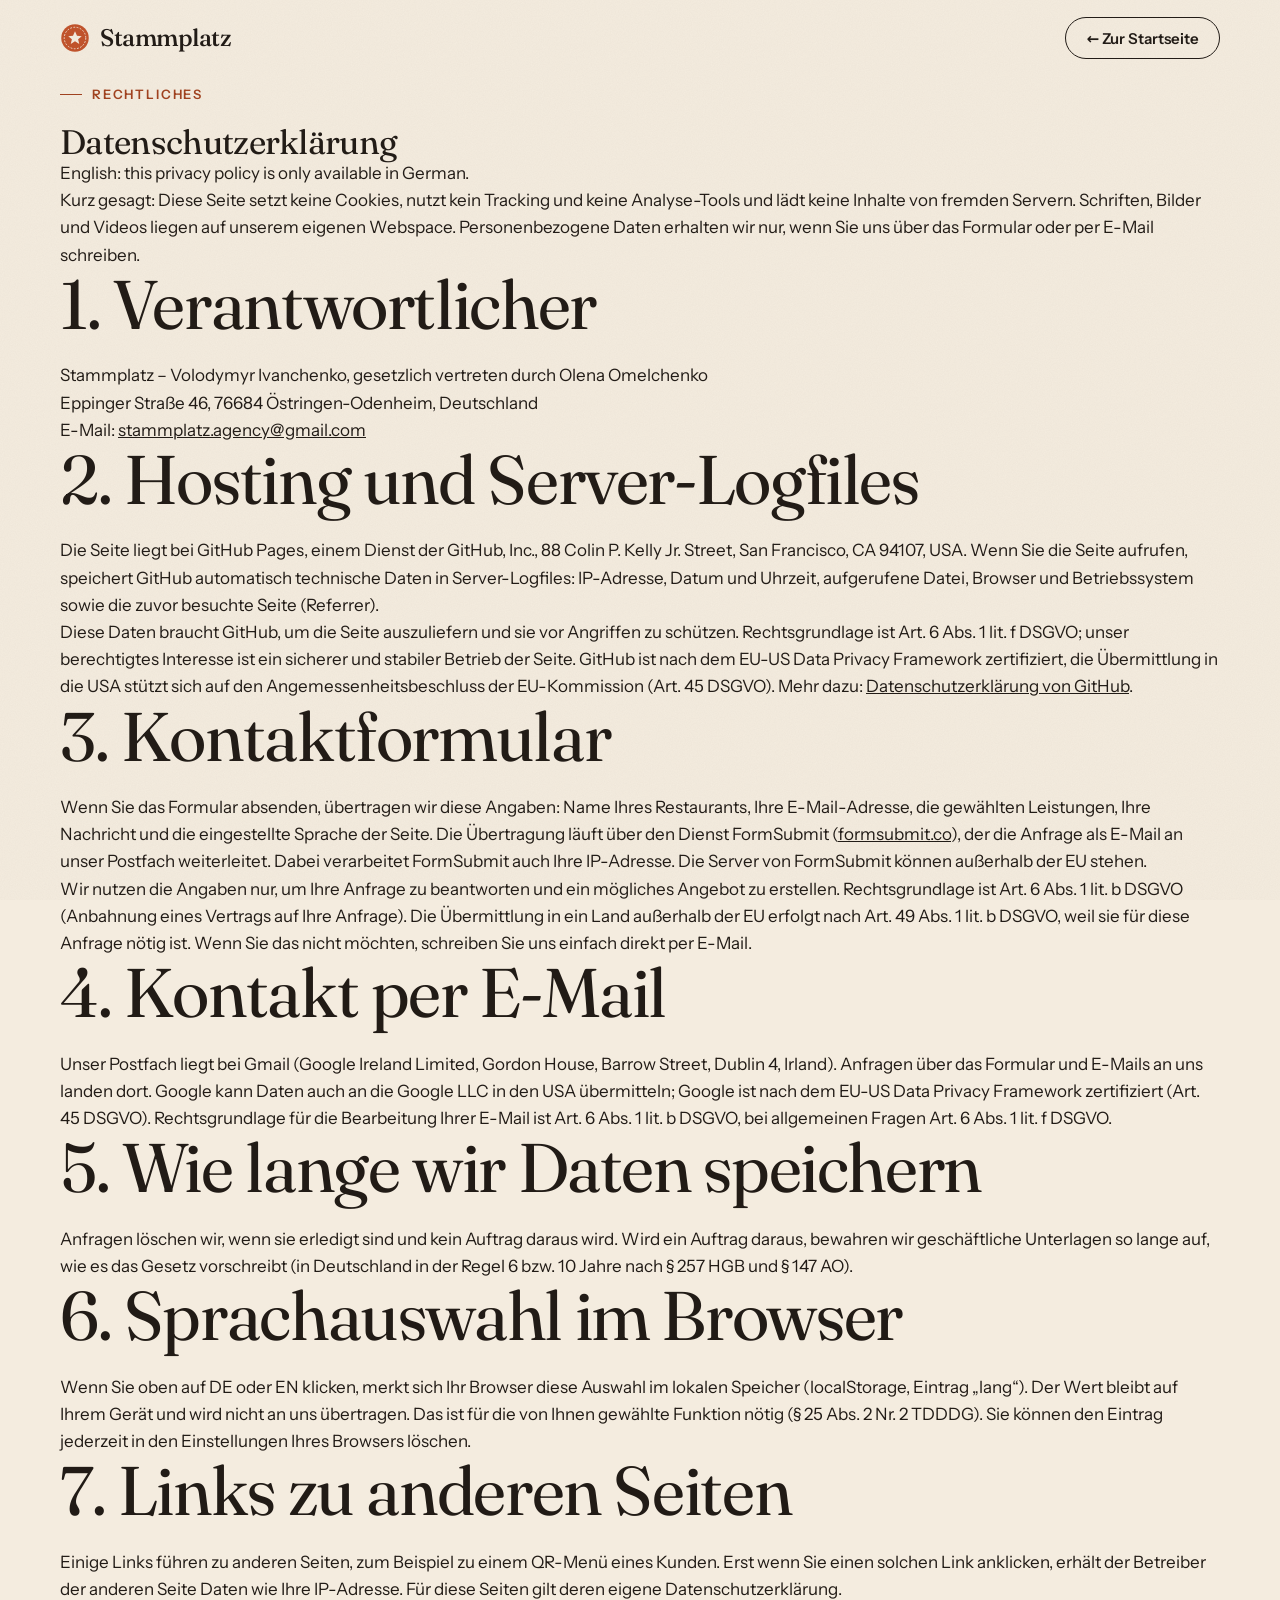
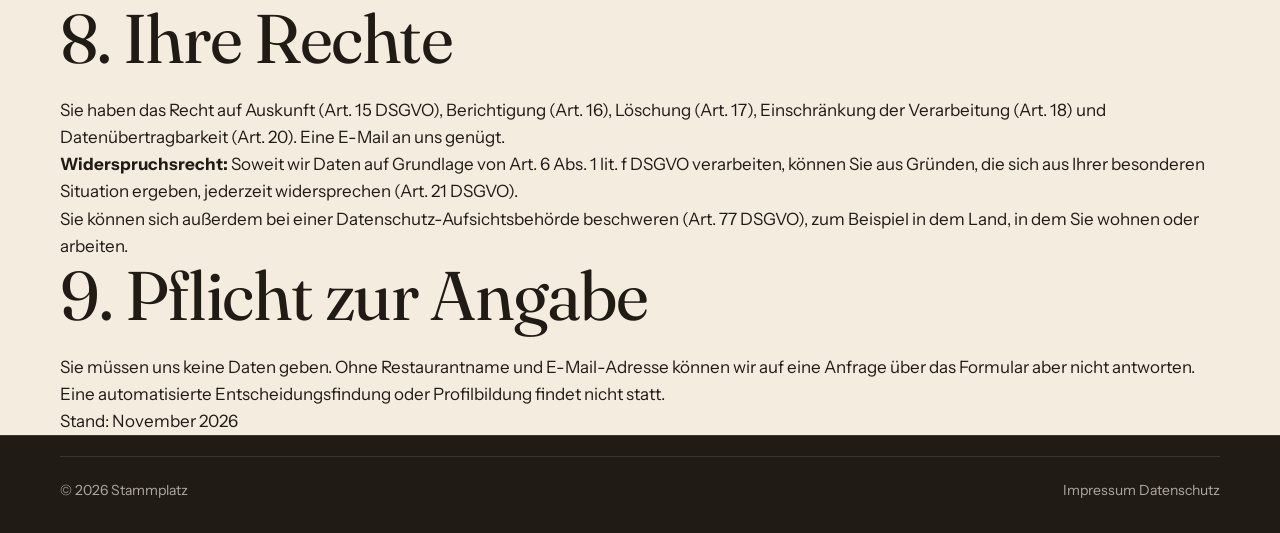
==== datenschutz.html @ 05e48f45 "Add files via upload" ====
<!doctype html>
<html lang="de">
<head>
  <meta charset="utf-8">
  <meta name="viewport" content="width=device-width, initial-scale=1">
  <title>Datenschutz – Stammplatz</title>
  <meta name="description" content="Datenschutzerklärung von Stammplatz – Digitales für Restaurants.">
  <meta name="robots" content="noindex, follow">
  <meta name="theme-color" content="#F4ECDF">
  <link rel="canonical" href="https://stammplatz-seite.de/datenschutz.html">
  <link rel="icon" href="assets/favicon.svg" type="image/svg+xml">
  <meta http-equiv="Content-Security-Policy" content="default-src 'self'; script-src 'none'; style-src 'self'; font-src 'self'; img-src 'self' data:; form-action 'none'; base-uri 'self'; object-src 'none'">
  <link rel="preload" href="assets/fonts/fraunces.woff2" as="font" type="font/woff2" crossorigin>
  <link rel="preload" href="assets/fonts/instrument-sans.woff2" as="font" type="font/woff2" crossorigin>
  <link rel="stylesheet" href="css/style.css">
</head>
<body class="legal-page">

<header class="legal-header">
  <div class="container header-inner">
    <a class="logo" href="./" aria-label="Stammplatz – Startseite">
      <svg class="logo-mark" viewBox="0 0 24 24" aria-hidden="true"><circle cx="12" cy="12" r="11" fill="currentColor"/><circle cx="12" cy="12" r="8.6" fill="none" stroke="#F4ECDF" stroke-width=".7" stroke-dasharray="1.4 1.2"/><polygon points="12,6.6 13.6,10.2 17.4,10.5 14.5,12.9 15.4,16.7 12,14.6 8.6,16.7 9.5,12.9 6.6,10.5 10.4,10.2" fill="#F4ECDF"/></svg>
      <span>Stammplatz</span>
    </a>
    <a href="./" class="btn btn-small btn-ghost">← Zur Startseite</a>
  </div>
</header>

<main class="legal container">
  <p class="eyebrow">Rechtliches</p>
  <h1>Datenschutz&shy;erklärung</h1>
  <p class="legal-en" lang="en">English: this privacy policy is only available in German.</p>

  <p class="legal-lead">Kurz gesagt: Diese Seite setzt keine Cookies, nutzt kein Tracking und keine Analyse-Tools und lädt keine Inhalte von fremden Servern. Schriften, Bilder und Videos liegen auf unserem eigenen Webspace. Personenbezogene Daten erhalten wir nur, wenn Sie uns über das Formular oder per E-Mail schreiben.</p>

  <h2>1. Verantwortlicher</h2>
  <p>
    Stammplatz – Volodymyr Ivanchenko, gesetzlich vertreten durch Olena Omelchenko<br>
    Eppinger Straße 46, 76684 Östringen-Odenheim, Deutschland<br>
    E-Mail: <a href="mailto:stammplatz.agency@gmail.com">stammplatz.agency@gmail.com</a>
  </p>

  <h2>2. Hosting und Server-Logfiles</h2>
  <p>Die Seite liegt bei GitHub Pages, einem Dienst der GitHub, Inc., 88 Colin P. Kelly Jr. Street, San Francisco, CA 94107, USA. Wenn Sie die Seite aufrufen, speichert GitHub automatisch technische Daten in Server-Logfiles: IP-Adresse, Datum und Uhrzeit, aufgerufene Datei, Browser und Betriebssystem sowie die zuvor besuchte Seite (Referrer).</p>
  <p>Diese Daten braucht GitHub, um die Seite auszuliefern und sie vor Angriffen zu schützen. Rechtsgrundlage ist Art. 6 Abs. 1 lit. f DSGVO; unser berechtigtes Interesse ist ein sicherer und stabiler Betrieb der Seite. GitHub ist nach dem EU-US Data Privacy Framework zertifiziert, die Übermittlung in die USA stützt sich auf den Angemessenheitsbeschluss der EU-Kommission (Art. 45 DSGVO). Mehr dazu: <a href="https://docs.github.com/de/site-policy/privacy-policies/github-general-privacy-statement" rel="noopener">Datenschutzerklärung von GitHub</a>.</p>

  <h2>3. Kontaktformular</h2>
  <p>Wenn Sie das Formular absenden, übertragen wir diese Angaben: Name Ihres Restaurants, Ihre E-Mail-Adresse, die gewählten Leistungen, Ihre Nachricht und die eingestellte Sprache der Seite. Die Übertragung läuft über den Dienst FormSubmit (<a href="https://formsubmit.co" rel="noopener">formsubmit.co</a>), der die Anfrage als E-Mail an unser Postfach weiterleitet. Dabei verarbeitet FormSubmit auch Ihre IP-Adresse. Die Server von FormSubmit können außerhalb der EU stehen.</p>
  <p>Wir nutzen die Angaben nur, um Ihre Anfrage zu beantworten und ein mögliches Angebot zu erstellen. Rechtsgrundlage ist Art. 6 Abs. 1 lit. b DSGVO (Anbahnung eines Vertrags auf Ihre Anfrage). Die Übermittlung in ein Land außerhalb der EU erfolgt nach Art. 49 Abs. 1 lit. b DSGVO, weil sie für diese Anfrage nötig ist. Wenn Sie das nicht möchten, schreiben Sie uns einfach direkt per E-Mail.</p>

  <h2>4. Kontakt per E-Mail</h2>
  <p>Unser Postfach liegt bei Gmail (Google Ireland Limited, Gordon House, Barrow Street, Dublin 4, Irland). Anfragen über das Formular und E-Mails an uns landen dort. Google kann Daten auch an die Google LLC in den USA übermitteln; Google ist nach dem EU-US Data Privacy Framework zertifiziert (Art. 45 DSGVO). Rechtsgrundlage für die Bearbeitung Ihrer E-Mail ist Art. 6 Abs. 1 lit. b DSGVO, bei allgemeinen Fragen Art. 6 Abs. 1 lit. f DSGVO.</p>

  <h2>5. Wie lange wir Daten speichern</h2>
  <p>Anfragen löschen wir, wenn sie erledigt sind und kein Auftrag daraus wird. Wird ein Auftrag daraus, bewahren wir geschäftliche Unterlagen so lange auf, wie es das Gesetz vorschreibt (in Deutschland in der Regel 6 bzw. 10 Jahre nach § 257 HGB und § 147 AO).</p>

  <h2>6. Sprachauswahl im Browser</h2>
  <p>Wenn Sie oben auf DE oder EN klicken, merkt sich Ihr Browser diese Auswahl im lokalen Speicher (localStorage, Eintrag „lang“). Der Wert bleibt auf Ihrem Gerät und wird nicht an uns übertragen. Das ist für die von Ihnen gewählte Funktion nötig (§ 25 Abs. 2 Nr. 2 TDDDG). Sie können den Eintrag jederzeit in den Einstellungen Ihres Browsers löschen.</p>

  <h2>7. Links zu anderen Seiten</h2>
  <p>Einige Links führen zu anderen Seiten, zum Beispiel zu einem QR-Menü eines Kunden. Erst wenn Sie einen solchen Link anklicken, erhält der Betreiber der anderen Seite Daten wie Ihre IP-Adresse. Für diese Seiten gilt deren eigene Datenschutzerklärung.</p>

  <h2>8. Ihre Rechte</h2>
  <p>Sie haben das Recht auf Auskunft (Art. 15 DSGVO), Berichtigung (Art. 16), Löschung (Art. 17), Einschränkung der Verarbeitung (Art. 18) und Datenübertragbarkeit (Art. 20). Eine E-Mail an uns genügt.</p>
  <p><strong>Widerspruchsrecht:</strong> Soweit wir Daten auf Grundlage von Art. 6 Abs. 1 lit. f DSGVO verarbeiten, können Sie aus Gründen, die sich aus Ihrer besonderen Situation ergeben, jederzeit widersprechen (Art. 21 DSGVO).</p>
  <p>Sie können sich außerdem bei einer Datenschutz-Aufsichtsbehörde beschweren (Art. 77 DSGVO), zum Beispiel in dem Land, in dem Sie wohnen oder arbeiten.</p>

  <h2>9. Pflicht zur Angabe</h2>
  <p>Sie müssen uns keine Daten geben. Ohne Restaurantname und E-Mail-Adresse können wir auf eine Anfrage über das Formular aber nicht antworten. Eine automatisierte Entscheidungsfindung oder Profilbildung findet nicht statt.</p>

  <p class="legal-date">Stand: November 2026</p>
</main>

<footer class="footer">
  <div class="container">
    <div class="footer-bottom">
      <p>© 2026 Stammplatz</p>
      <nav class="footer-links" aria-label="Rechtliches">
        <a href="impressum.html">Impressum</a>
        <a href="datenschutz.html" aria-current="page">Datenschutz</a>
      </nav>
    </div>
  </div>
</footer>

</body>
</html>
---- css/style.css ----
/* Eigene Schriften (vorher von Google Fonts geladen) */
@font-face { font-family: "Fraunces"; font-style: normal; font-weight: 300 700; font-display: swap; src: url("../assets/fonts/fraunces.woff2") format("woff2"); }
@font-face { font-family: "Fraunces"; font-style: italic; font-weight: 300 700; font-display: swap; src: url("../assets/fonts/fraunces-italic.woff2") format("woff2"); }
@font-face { font-family: "Instrument Sans"; font-style: normal; font-weight: 400 700; font-display: swap; src: url("../assets/fonts/instrument-sans.woff2") format("woff2"); }

/* =========================================================
   Stammplatz – Stylesheet
   Farben & Schriften zentral hier in :root ändern
   ========================================================= */

:root {
  --paper: #F4ECDF;
  --paper-2: #EDE3D2;
  --card: #FBF7F0;
  --ink: #211B16;
  --ink-2: #2A221C;
  --ink-soft: #5E534A;
  --line: rgba(33, 27, 22, .14);
  --terra: #C2532B;
  --terra-dark: #A1421F;
  --sage: #5F6F52;
  --mustard: #D9A23E;
  --on-dark: #F4ECDF;
  --on-dark-soft: rgba(244, 236, 223, .68);
  --line-dark: rgba(244, 236, 223, .12);

  --serif: "Fraunces", Georgia, "Times New Roman", serif;
  --sans: "Instrument Sans", system-ui, -apple-system, "Segoe UI", sans-serif;

  --radius: 20px;
  --radius-sm: 12px;
  --gutter: clamp(16px, 4vw, 40px);
  --section: clamp(80px, 11vw, 150px);
  --ease: cubic-bezier(.22, 1, .36, 1);
  --spring: cubic-bezier(.34, 1.56, .64, 1);
  --shadow: 0 1px 2px rgba(33,27,22,.06), 0 12px 32px -12px rgba(33,27,22,.22);
  --shadow-lg: 0 2px 4px rgba(33,27,22,.06), 0 30px 60px -20px rgba(33,27,22,.35);

  --star: url("data:image/svg+xml;utf8,<svg xmlns='http://www.w3.org/2000/svg' viewBox='0 0 24 24'><polygon points='12,2.5 14.8,8.8 21.6,9.4 16.4,13.9 18,20.6 12,17 6,20.6 7.6,13.9 2.4,9.4 9.2,8.8' fill='%23F4ECDF'/></svg>");
  --star-terra: url("data:image/svg+xml;utf8,<svg xmlns='http://www.w3.org/2000/svg' viewBox='0 0 24 24'><polygon points='12,2.5 14.8,8.8 21.6,9.4 16.4,13.9 18,20.6 12,17 6,20.6 7.6,13.9 2.4,9.4 9.2,8.8' fill='%23C2532B'/></svg>");
  --gift: url("data:image/svg+xml;utf8,<svg xmlns='http://www.w3.org/2000/svg' viewBox='0 0 24 24' fill='none' stroke='%23D9A23E' stroke-width='1.9'><rect x='3' y='9' width='18' height='12' rx='1.5'/><path d='M12 9v12M3 13h18M12 9C10 4 6 5 7.5 8M12 9c2-5 6-4 4.5-1'/></svg>");
}

/* ---------- Base ---------- */
*, *::before, *::after { box-sizing: border-box; }
html { scroll-behavior: smooth; -webkit-text-size-adjust: 100%; }
body {
  margin: 0;
  background: var(--paper);
  color: var(--ink);
  font-family: var(--sans);
  font-size: 17px;
  line-height: 1.6;
  -webkit-font-smoothing: antialiased;
  overflow-x: hidden;
}
/* Papier-Struktur */
body::before {
  content: "";
  position: fixed; inset: 0;
  pointer-events: none;
  z-index: 100;
  opacity: .07;
  background-image: url("data:image/svg+xml;utf8,<svg xmlns='http://www.w3.org/2000/svg' width='180' height='180'><filter id='n'><feTurbulence type='fractalNoise' baseFrequency='.85' numOctaves='3' stitchTiles='stitch'/><feColorMatrix values='0 0 0 0 0.13 0 0 0 0 0.1 0 0 0 0 0.08 0 0 0 .55 0'/></filter><rect width='100%25' height='100%25' filter='url(%23n)'/></svg>");
}
img, svg, video { display: block; max-width: 100%; }
a { color: inherit; }
h1, h2, h3 { font-family: var(--serif); font-weight: 400; margin: 0; letter-spacing: -.02em; line-height: 1.04; }
h1 em, h2 em, h3 em { font-style: italic; color: var(--terra); font-weight: 400; }
p { margin: 0; }
:focus-visible { outline: 2px solid var(--terra); outline-offset: 3px; border-radius: 4px; }
::selection { background: var(--terra); color: var(--on-dark); }

.container { width: 100%; max-width: 1240px; margin-inline: auto; padding-inline: var(--gutter); }

.eyebrow {
  font-size: 13px; font-weight: 600; letter-spacing: .14em; text-transform: uppercase;
  color: var(--terra-dark); /* dunkler = besser lesbar (Kontrast) */
  display: inline-flex; align-items: center; gap: 10px;
  margin-bottom: 20px;
}
.eyebrow::before { content: ""; width: 22px; height: 1.5px; background: currentColor; }

/* ---------- Buttons ---------- */
.btn {
  --bg: var(--ink); --fg: var(--on-dark);
  display: inline-flex; align-items: center; justify-content: center; gap: 10px;
  min-height: 52px; padding: 0 26px;
  border-radius: 999px; border: 1.5px solid transparent;
  background: var(--bg); color: var(--fg);
  font: 600 16px/1 var(--sans); text-decoration: none; cursor: pointer;
  transition: transform .25s var(--ease), background .25s, color .25s, border-color .25s, box-shadow .25s;
  -webkit-tap-highlight-color: transparent;
}
.btn:hover { transform: translateY(-2px); }
.btn:active { transform: translateY(0) scale(.98); }
.btn-primary { --bg: var(--terra); --fg: #fff; box-shadow: 0 10px 24px -10px rgba(194,83,43,.7); }
.btn-primary:hover { --bg: var(--terra-dark); }
.btn-ink { --bg: var(--ink); --fg: var(--on-dark); }
.btn-light { --bg: var(--on-dark); --fg: var(--ink); }
.btn-light:hover { --bg: #fff; }
.btn-ghost { --bg: transparent; --fg: var(--ink); border-color: var(--ink); }
.btn-ghost:hover { --bg: var(--ink); --fg: var(--on-dark); }
.btn-small { min-height: 42px; padding: 0 20px; font-size: 15px; }
.btn-block { width: 100%; }

/* ---------- Header ---------- */
.site-header {
  position: fixed; top: 0; left: 0; right: 0; z-index: 50;
  transition: background .3s, box-shadow .3s, backdrop-filter .3s;
}
.site-header.scrolled {
  background: rgba(244, 236, 223, .82);
  backdrop-filter: blur(14px) saturate(1.2);
  -webkit-backdrop-filter: blur(14px) saturate(1.2);
  box-shadow: 0 1px 0 var(--line);
}
.header-inner { display: flex; align-items: center; justify-content: space-between; height: 76px; gap: 20px; }
.logo { display: inline-flex; align-items: center; gap: 10px; text-decoration: none; font: 500 24px/1 var(--serif); letter-spacing: -.02em; }
.logo-mark { flex: none; width: 30px; height: 30px; color: var(--terra); transition: transform .6s var(--ease); }
.logo:hover .logo-mark { transform: rotate(72deg); }

.nav { display: flex; gap: 30px; }
.nav a { text-decoration: none; font-weight: 500; font-size: 15.5px; position: relative; padding: 6px 0; }
.nav a::after {
  content: ""; position: absolute; left: 0; right: 0; bottom: 0; height: 1.5px; background: var(--terra);
  transform: scaleX(0); transform-origin: right; transition: transform .35s var(--ease);
}
.nav a:hover::after { transform: scaleX(1); transform-origin: left; }
.nav .nav-cta-mobile { display: none; }

.header-actions { display: flex; align-items: center; gap: 12px; }
.lang { display: inline-flex; border: 1.5px solid var(--line); border-radius: 999px; padding: 3px; }
.lang button {
  border: 0; background: transparent; color: var(--ink-soft); cursor: pointer;
  font: 600 12.5px/1 var(--sans); letter-spacing: .06em; padding: 8px 10px; border-radius: 999px;
  transition: background .2s, color .2s;
}
.lang button[aria-pressed="true"] { background: var(--ink); color: var(--on-dark); }

.burger { display: none; width: 46px; height: 46px; border: 0; background: var(--ink); border-radius: 50%; cursor: pointer; position: relative; }
.burger span { position: absolute; left: 14px; right: 14px; height: 1.8px; background: var(--on-dark); border-radius: 2px; transition: transform .35s var(--ease), top .35s var(--ease); }
.burger span:nth-child(1) { top: 19px; }
.burger span:nth-child(2) { top: 26px; }
.nav-open .burger span:nth-child(1) { top: 22.5px; transform: rotate(45deg); }
.nav-open .burger span:nth-child(2) { top: 22.5px; transform: rotate(-45deg); }

/* =========================================================
   DEVICE – realistisches Smartphone
   .device bekommt die Breite von außen, alles darin skaliert mit
   ========================================================= */
.device { position: relative; aspect-ratio: 9 / 19.5; container-type: inline-size; }
.device-body {
  position: absolute; inset: 0; border-radius: 15.5cqw;
  background: linear-gradient(145deg, #5a524b 0%, #1c1815 13%, #0b0907 48%, #1c1815 87%, #4e4740 100%);
  box-shadow:
    inset 0 0 0 .45cqw rgba(255,255,255,.18),
    inset 0 0 0 1.5cqw #070605,
    0 2cqw 4cqw -1cqw rgba(0,0,0,.35),
    0 18cqw 30cqw -12cqw rgba(33,27,22,.6);
}
.db { position: absolute; width: 1.2cqw; border-radius: 1cqw; background: linear-gradient(90deg, #1a1613, #5c544d); }
.db-a  { left: -.8cqw; top: 17%; height: 5.5%; }
.db-v1 { left: -.8cqw; top: 26%; height: 9.5%; }
.db-v2 { left: -.8cqw; top: 37.5%; height: 9.5%; }
.db-p  { right: -.8cqw; top: 29%; height: 15%; background: linear-gradient(270deg, #1a1613, #5c544d); }
.device-screen {
  position: absolute; inset: 3.5cqw; border-radius: 12cqw; overflow: hidden;
  background: var(--card); color: var(--ink); container-type: inline-size;
  isolation: isolate;
}
/* Glas-Reflexion */
.device-screen::after {
  content: ""; position: absolute; inset: 0; pointer-events: none; z-index: 20;
  background: linear-gradient(118deg, rgba(255,255,255,.17) 0%, rgba(255,255,255,.05) 34%, transparent 34.2%);
}
.device-island { position: absolute; top: 3.2cqw; left: 50%; width: 31cqw; height: 9cqw; margin-left: -15.5cqw; border-radius: 99px; background: #000; z-index: 15; }
.device-island::after { content: ""; position: absolute; right: 3cqw; top: 50%; width: 3cqw; height: 3cqw; margin-top: -1.5cqw; border-radius: 50%; background: radial-gradient(circle at 35% 35%, #2b3550, #05060a 70%); }
.sb {
  position: absolute; inset: 0 0 auto; height: 15.5cqw; z-index: 14;
  display: flex; align-items: center; justify-content: space-between; padding: 0 7.5cqw 0 10.5cqw;
  font: 600 4.6cqw/1 var(--sans); letter-spacing: -.01em; color: var(--ink);
}
.sb svg { width: 18cqw; height: auto; fill: currentColor; }
.sb-light { color: #fff; }
.device-home { position: absolute; bottom: 2.2cqw; left: 50%; width: 36cqw; margin-left: -18cqw; height: 1.3cqw; border-radius: 99px; background: var(--ink); opacity: .85; z-index: 15; }
.home-light { background: #fff; }


/* ---------- Hero ---------- */
.hero { padding: clamp(120px, 16vw, 170px) 0 clamp(50px, 7vw, 90px); position: relative; }
.hero-grid { display: grid; grid-template-columns: 1fr 1fr; gap: clamp(32px, 5vw, 64px); align-items: center; }
.hero h1 { font-size: clamp(3.1rem, 8.2vw, 7rem); line-height: .95; letter-spacing: -.035em; margin-bottom: 28px; }
.hero h1 em { display: inline-block; }
.lead { font-size: clamp(1.05rem, 1.5vw, 1.22rem); color: var(--ink-soft); max-width: 34em; margin-bottom: 36px; }
.hero-ctas { display: flex; flex-wrap: wrap; gap: 12px; margin-bottom: 36px; }
.trust { list-style: none; padding: 0; margin: 0; display: flex; flex-wrap: wrap; gap: 10px 26px; font-size: 15px; color: var(--ink-soft); }
.trust li { display: inline-flex; align-items: center; gap: 8px; }
.trust li::before {
  content: ""; width: 20px; height: 20px; border-radius: 50%; flex: none;
  background: var(--sage) center / 100% no-repeat url("data:image/svg+xml;utf8,<svg xmlns='http://www.w3.org/2000/svg' viewBox='0 0 20 20'><path d='M6 10.4l2.6 2.6L14 7.4' fill='none' stroke='%23F4ECDF' stroke-width='2' stroke-linecap='round' stroke-linejoin='round'/></svg>");
}

/* Hero visual: alles skaliert mit der Breite (cqw) */
.hero-visual { position: relative; container-type: inline-size; aspect-ratio: 1 / 1; }
.hv-menu {
  position: absolute; left: 0; top: 9%; width: 54cqw;
  background: var(--card); border-radius: 2px; padding: 5.5cqw 5cqw 6cqw;
  box-shadow: var(--shadow-lg); rotate: -5deg;
  font-size: 2.5cqw; line-height: 1.5;
}
.hv-menu::after { content: ""; position: absolute; inset: 1.6cqw; border: 1px solid rgba(194,83,43,.35); pointer-events: none; }
.hv-menu-name { font: italic 400 5.8cqw/1 var(--serif); text-align: center; letter-spacing: -.02em; }
.hv-menu-sub { text-align: center; color: var(--ink-soft); letter-spacing: .2em; text-transform: uppercase; font-size: 1.8cqw; margin: 1.4cqw 0 3cqw; }
.hv-menu-sec { font: 600 2.1cqw/1 var(--sans); letter-spacing: .18em; text-transform: uppercase; color: var(--terra); margin: 2.8cqw 0 1.2cqw; }
.hv-row { display: flex; align-items: baseline; gap: 1cqw; font-family: var(--serif); }
.hv-row i { flex: 1; border-bottom: 1px dotted rgba(33,27,22,.4); transform: translateY(-.6cqw); }
.hv-row b { font-weight: 500; }

.hv-phone { position: absolute; right: 2%; top: 0; width: 42cqw; rotate: 6deg; }

/* QR-Menü im Handy (Einheiten = Bildschirmbreite) */
.qr-hero { position: relative; height: 70cqw; overflow: hidden; background: radial-gradient(120% 100% at 0 0, #E98A5C, #C2532B 50%, #6E2810); }
.qr-pizza { position: absolute; width: 92cqw; height: 92cqw; right: -30cqw; top: 2cqw; animation: spin 60s linear infinite; filter: drop-shadow(0 4cqw 6cqw rgba(0,0,0,.4)); }
.qr-hero::after { content: ""; position: absolute; inset: 0; background: linear-gradient(180deg, rgba(0,0,0,.28), transparent 32%, transparent 48%, rgba(25,10,4,.8)); }
.qr-hero-txt { position: absolute; left: 6cqw; bottom: 5cqw; z-index: 1; color: #fff; }
.qr-hero-txt b { display: block; font: italic 500 9cqw/1 var(--serif); margin-bottom: 1.6cqw; }
.qr-hero-txt small { font-size: 4.2cqw; opacity: .9; }
.qr-chips { display: flex; gap: 2cqw; padding: 5cqw 5cqw 3cqw; overflow: hidden; }
.qr-chips span { flex: none; padding: 2.2cqw 4cqw; border-radius: 99px; background: var(--paper-2); font: 600 4cqw/1 var(--sans); }
.qr-chips .on { background: var(--ink); color: var(--on-dark); }
.qr-item { display: flex; align-items: center; gap: 3.2cqw; padding: 3.2cqw 5cqw; border-bottom: 1px solid var(--line); }
.qr-thumb { width: 14cqw; height: 14cqw; border-radius: 3.4cqw; flex: none; background: #F1E5D1; display: grid; place-items: center; overflow: hidden; }
.qr-thumb svg { width: 120%; height: 120%; flex: none; }
.qr-thumb.r2 svg { transform: rotate(90deg); }
.qr-thumb.r3 svg { transform: rotate(200deg); }
.qr-thumb.r4 svg { transform: rotate(300deg); }
.qr-txt { flex: 1; min-width: 0; display: flex; flex-direction: column; line-height: 1.25; }
.qr-txt b { font: 600 4.6cqw/1.25 var(--sans); }
.qr-txt small { font-size: 3.5cqw; color: var(--ink-soft); white-space: nowrap; overflow: hidden; text-overflow: ellipsis; }
.qr-price { font: 500 4.6cqw/1 var(--serif); }
.qr-add { width: 7cqw; height: 7cqw; border-radius: 50%; background: var(--terra); color: #fff; display: grid; place-items: center; font: 500 5cqw/1 var(--sans); flex: none; }
.qr-bar {
  position: absolute; left: 5cqw; right: 5cqw; bottom: 7cqw; z-index: 2;
  display: flex; justify-content: space-between; align-items: center;
  background: var(--ink); color: var(--on-dark); border-radius: 99px; padding: 3.6cqw 5cqw;
  font: 600 3.7cqw/1 var(--sans); box-shadow: 0 3cqw 6cqw rgba(0,0,0,.25);
}
.qr-bar span:last-child { color: var(--mustard); }

.hv-stamp {
  position: absolute; left: 12%; bottom: 5%; width: 46cqw;
  background: var(--ink); color: var(--on-dark); border-radius: 3cqw; padding: 3.4cqw;
  box-shadow: var(--shadow-lg); rotate: 3deg;
}
.hv-stamp-top { display: flex; justify-content: space-between; font: italic 400 3.4cqw/1 var(--serif); margin-bottom: 2.6cqw; }
.hv-stamp-top span:last-child { font: 600 2.2cqw/1 var(--sans); color: var(--mustard); letter-spacing: .1em; align-self: center; }
.hv-stamp-grid { display: grid; grid-template-columns: repeat(5, 1fr); gap: 1.8cqw; }
.hv-stamp-grid i { aspect-ratio: 1; border-radius: 50%; border: 1.5px dashed rgba(244,236,223,.35); }
.hv-stamp-grid i.on { border: 0; background: var(--terra) center / 60% no-repeat var(--star); }
.hv-stamp-grid i.gift { border-color: var(--mustard); background: center / 55% no-repeat var(--gift); }

.hv-badge { position: absolute; left: 42%; top: 52%; width: 22cqw; animation: spin 22s linear infinite; }
.hv-badge-bg { fill: var(--mustard); }
.hv-badge text { font: 600 10.5px var(--sans); letter-spacing: .14em; fill: var(--ink); }
.hv-badge-star { fill: var(--ink); }

.float-a { animation: floaty 7s ease-in-out infinite; }
.float-b { animation: floaty 8s ease-in-out -2s infinite; }
.float-c { animation: floaty 6.5s ease-in-out -4s infinite; }
@keyframes floaty { 0%,100% { transform: translateY(0); } 50% { transform: translateY(-1.6cqw); } }
@keyframes spin { to { transform: rotate(360deg); } }

/* ---------- Marquee ---------- */
.marquee-wrap { overflow: hidden; padding: 24px 0; }
.marquee { background: var(--ink); color: var(--on-dark); overflow: hidden; padding: 20px 0; rotate: -1.2deg; margin: 0 -20px; }
.marquee-track { display: flex; gap: 28px; width: max-content; animation: marquee 42s linear infinite; font: italic 400 clamp(22px, 3vw, 34px)/1 var(--serif); white-space: nowrap; }
.marquee-track span:nth-child(even) { color: var(--terra); font-style: normal; font-size: .7em; align-self: center; }
@keyframes marquee { to { transform: translateX(-50%); } }

/* ---------- Zahlen ---------- */
.stats { padding: clamp(40px, 6vw, 80px) 0 0; }
.stats-grid { display: grid; grid-template-columns: 1.35fr 1fr 1fr 1fr; }
.stat { padding: clamp(22px, 3vw, 36px) clamp(16px, 2.4vw, 32px); border-top: 1.5px solid var(--ink); border-bottom: 1px solid var(--line); }
.stat + .stat { border-left: 1px solid var(--line); }
.stat-num { font: italic 300 clamp(3rem, 6.4vw, 5.4rem)/.9 var(--serif); letter-spacing: -.04em; color: var(--ink); margin-bottom: 14px; font-variant-numeric: lining-nums tabular-nums; }
.stat-num small { font-size: .42em; letter-spacing: 0; margin-left: .12em; font-style: italic; }
.stat-main .stat-num { font-size: clamp(4.2rem, 9vw, 7.6rem); color: var(--terra); font-weight: 400; }
.stat-plus { display: inline-block; font-style: normal; font-weight: 300; margin-left: .04em; animation: plusPop 2.4s var(--spring) infinite; }
@keyframes plusPop { 0%, 70%, 100% { transform: none; } 80% { transform: scale(1.25) rotate(90deg); } }
.stat-label { color: var(--ink-soft); font-size: 15px; line-height: 1.4; max-width: 15em; }
.stat-main .stat-label { color: var(--ink); font: 400 1.18rem/1.3 var(--serif); max-width: 13em; }

/* ---------- Sections ---------- */
.section { padding: var(--section) 0; position: relative; }
.section-paper2 { background: var(--paper-2); }
.section-dark { background: var(--ink); color: var(--on-dark); }
.section-dark .section-lead { color: var(--on-dark-soft); }
.section-dark h2 em, .section-dark h3 em { color: var(--mustard); }
.section-dark .eyebrow { color: var(--mustard); }
.section-head { max-width: 780px; margin-bottom: clamp(44px, 6vw, 72px); }
.section-head.center { margin-inline: auto; text-align: center; }
.section-head.center .eyebrow { justify-content: center; }
h2 { font-size: clamp(2.3rem, 5.4vw, 4.3rem); margin-bottom: 22px; }
.section-lead { font-size: clamp(1.02rem, 1.4vw, 1.16rem); color: var(--ink-soft); max-width: 40em; }

/* ---------- Services ---------- */
.services { display: grid; grid-template-columns: repeat(3, 1fr); gap: 18px; }
.service {
  position: relative; background: var(--card); border: 1px solid var(--line); border-radius: var(--radius);
  padding: 30px 28px 28px; display: flex; flex-direction: column;
  transition: transform .4s var(--ease), box-shadow .4s var(--ease), border-color .4s;
}
.service:hover { transform: translateY(-6px); box-shadow: var(--shadow); border-color: transparent; }
.service-top { display: flex; justify-content: space-between; align-items: flex-start; margin-bottom: 40px; }
.icon { width: 54px; height: 54px; border-radius: 50%; display: grid; place-items: center; background: var(--paper); color: var(--terra); transition: transform .5s var(--ease); }
.service:hover .icon { transform: rotate(-12deg) scale(1.06); }
.icon svg { width: 26px; height: 26px; fill: none; stroke: currentColor; stroke-width: 1.6; stroke-linecap: round; stroke-linejoin: round; }
.num { font: italic 400 15px/1 var(--serif); color: var(--ink-soft); }
.service h3 { font-size: 1.75rem; margin-bottom: 12px; }
.service p { color: var(--ink-soft); font-size: 15.5px; margin-bottom: 22px; }
.tags { list-style: none; padding: 0; margin: auto 0 0; display: flex; flex-wrap: wrap; gap: 6px; }
.tags li { font-size: 12.5px; font-weight: 600; padding: 5px 11px; border-radius: 99px; background: var(--paper); color: var(--ink-soft); }

.service-featured { background: var(--terra); color: #fff; border-color: transparent; }
.service-featured p { color: rgba(255,255,255,.85); }
.service-featured .num { color: rgba(255,255,255,.7); }
.service-featured .icon { background: rgba(255,255,255,.16); color: #fff; }
.service-featured .tags li { background: rgba(255,255,255,.16); color: #fff; }
.ribbon {
  position: absolute; top: 34px; right: 64px;
  font: 600 11.5px/1 var(--sans); letter-spacing: .12em; text-transform: uppercase;
  background: var(--mustard); color: var(--ink); padding: 7px 11px; border-radius: 99px; rotate: 4deg;
}
.ribbon-new { background: var(--ink); color: var(--on-dark); right: 60px; rotate: -4deg; }
.service-more { background: transparent; border: 1.5px dashed rgba(33,27,22,.25); }
.service-more:hover { box-shadow: none; border-color: rgba(33,27,22,.4); }
.service-more .btn { align-self: flex-start; margin-top: auto; }
/* 10 cards in 3 columns: the "more" card becomes a full-width strip */
@media (min-width: 1081px) {
  .service-more { grid-column: 1 / -1; display: grid; grid-template-columns: auto auto 1fr auto; align-items: center; gap: 32px; padding: 26px 28px; }
  .service-more .service-top, .service-more h3, .service-more p { margin: 0; }
  .service-more .service-top { gap: 18px; align-items: center; }
  .service-more .btn { align-self: center; margin: 0; }
}

/* =========================================================
   SHOWROOM (Arbeiten)
   ========================================================= */
.showroom-section { background: radial-gradient(70% 50% at 85% 0%, rgba(194,83,43,.2), transparent 70%), radial-gradient(50% 40% at 0% 100%, rgba(217,162,62,.1), transparent 70%), var(--ink); }
.showroom { display: grid; grid-template-columns: repeat(12, 1fr); gap: 18px; }
.tile {
  margin: 0; position: relative; overflow: hidden;
  background: linear-gradient(180deg, rgba(255,255,255,.045), rgba(255,255,255,.015));
  border: 1px solid var(--line-dark); border-radius: 26px;
  padding: clamp(18px, 2.4vw, 30px);
  display: flex; flex-direction: column; gap: 26px;
  transition: border-color .4s, transform .5s var(--ease);
}
.tile:hover { border-color: rgba(244,236,223,.24); }
.tile-media { flex: 1; display: grid; place-items: center; min-height: 0; }
.tile-tv { grid-column: span 8; }
.tile-reel { grid-column: span 4; }
.tile-promo, .tile-menu, .tile-social { grid-column: span 4; }
.tile-cta { grid-column: span 12; }
.tile-tv .tile-media { place-items: center stretch; }
.tile-cap h3 { font-size: clamp(1.5rem, 2.2vw, 1.9rem); margin: 12px 0 8px; color: var(--on-dark); }
.tile-cap p { color: var(--on-dark-soft); font-size: 15px; }
.demo-tag { font: 600 11px/1 var(--sans); letter-spacing: .12em; text-transform: uppercase; color: var(--mustard); border: 1.5px solid currentColor; border-radius: 99px; padding: 5px 10px; display: inline-block; }

.tile-cta { background: var(--terra); border-color: transparent; flex-direction: row; align-items: center; gap: 20px 40px; flex-wrap: wrap; padding: clamp(26px, 3.4vw, 44px); }
.tile-cta::before { content: ""; position: absolute; right: -80px; top: -110px; width: 280px; height: 280px; border-radius: 50%; border: 1.5px dashed rgba(255,255,255,.3); animation: spin 40s linear infinite; pointer-events: none; }
.tile-cta-big { font: 400 clamp(2rem, 3.6vw, 3.2rem)/1 var(--serif); color: #fff; letter-spacing: -.02em; flex: 0 1 auto; }
.tile-cta-big em { font-style: italic; color: #FFE2A8; }
.tile-cta p:not(.tile-cta-big) { color: rgba(255,255,255,.88); flex: 1 1 260px; max-width: 30em; }
.tile-cta .btn { position: relative; }

/* TV */
.tv { position: relative; padding-bottom: 26px; width: 100%; }
.tv::after { content: ""; position: absolute; bottom: 0; left: 50%; width: 30%; height: 14px; translate: -50% 0; border-radius: 0 0 10px 10px; background: linear-gradient(#3a3029, #14100d); }
.tv-screen {
  position: relative; aspect-ratio: 16 / 9; container-type: inline-size; overflow: hidden;
  background: radial-gradient(120% 120% at 80% 20%, #3A2418 0%, #17110D 60%);
  border: 10px solid #050403; border-radius: 14px; color: var(--on-dark);
  box-shadow: 0 0 0 1px rgba(255,255,255,.1), 0 40px 60px -25px rgba(0,0,0,.8), 0 0 80px -10px rgba(194,83,43,.25);
}
.tv-screen::after { content: ""; position: absolute; inset: 0; pointer-events: none; background: linear-gradient(120deg, rgba(255,255,255,.07), transparent 35%); }
.tv-screen video { width: 100%; height: 100%; object-fit: cover; }
.tv-slide { position: absolute; inset: 0; display: flex; align-items: center; padding: 0 7cqw; opacity: 0; transition: opacity .8s ease; }
.tv-slide.active { opacity: 1; }
.tv-kicker { font: 600 2.1cqw/1 var(--sans); letter-spacing: .25em; text-transform: uppercase; color: var(--mustard); margin-bottom: 2cqw; }
.tv-big { font: italic 400 11cqw/.9 var(--serif); letter-spacing: -.03em; }
.tv-desc { font-size: 2.3cqw; color: var(--on-dark-soft); margin-top: 2cqw; }
.tv-price {
  display: inline-grid; place-items: center; width: 13cqw; height: 13cqw; border-radius: 50%;
  background: var(--terra); color: #fff; font: 500 3.4cqw/1 var(--serif); margin-top: 3cqw; rotate: -10deg;
}
.tv-copy { flex: 1; position: relative; z-index: 1; }
.tv-art { position: relative; flex: none; }
.tv-pizza { width: 42cqw; height: 42cqw; margin-right: -7cqw; }
.tv-pizza-img { width: 100%; height: 100%; filter: drop-shadow(0 2.4cqw 4cqw rgba(0,0,0,.55)); }
.tv-slide.active .tv-pizza-img { animation: pizzaIn 1.2s var(--ease) both, spin 40s linear 1.2s infinite; }
.steam { position: absolute; left: 22%; top: -14%; width: 56%; z-index: 2; overflow: visible; }
.steam path { fill: none; stroke: rgba(255,240,220,.55); stroke-width: 3; stroke-linecap: round; filter: blur(1.5px); stroke-dasharray: 70 140; animation: steam 3.6s ease-in-out infinite; opacity: 0; }
.steam path:nth-child(2) { animation-delay: 1.2s; }
.steam path:nth-child(3) { animation-delay: 2.4s; }
@keyframes steam { 0% { stroke-dashoffset: 0; opacity: 0; transform: translateY(14px); } 30% { opacity: 1; } 100% { stroke-dashoffset: -140; opacity: 0; transform: translateY(-14px); } }
.tv-slide.active .tv-big { animation: rise .9s var(--ease) .15s both; }

.tv-burger { width: 38cqw; }
.tv-burger svg { width: 100%; height: auto; overflow: visible; filter: drop-shadow(0 2cqw 3cqw rgba(0,0,0,.5)); animation: bob 4s ease-in-out infinite; }
.tv-slide.active .bl { animation: drop .75s var(--spring) both; }
.tv-slide.active .bl:nth-child(2) { animation-delay: .15s; }
.tv-slide.active .bl:nth-child(3) { animation-delay: .3s; }
.tv-slide.active .bl:nth-child(4) { animation-delay: .45s; }
.tv-slide.active .bl:nth-child(5) { animation-delay: .6s; }
.tv-slide.active .bl:nth-child(6) { animation-delay: .75s; }
@keyframes drop { from { transform: translateY(-140px); opacity: 0; } 60% { opacity: 1; } to { transform: none; opacity: 1; } }
@keyframes bob { 0%, 100% { transform: translateY(0) rotate(-1deg); } 50% { transform: translateY(-1.2cqw) rotate(1deg); } }

.tv-ck { width: 26cqw; height: 36cqw; margin-right: 4cqw; }
.ck-img { width: 100%; height: 100%; filter: drop-shadow(0 0 4cqw rgba(247,113,42,.45)); }
.tv-slide.active .tv-ck { animation: ckIn 1s var(--ease) both; }
@keyframes ckIn { from { transform: translateX(30%) rotate(12deg); opacity: 0; } to { transform: none; opacity: 1; } }
.bubbles { position: absolute; left: 30%; right: 30%; top: 30%; height: 28%; overflow: hidden; border-radius: 0 0 50% 50%; }
.bubbles i { position: absolute; bottom: -10%; width: 1.1cqw; height: 1.1cqw; border-radius: 50%; border: 1px solid rgba(255,255,255,.75); background: rgba(255,255,255,.2); animation: bubble 2.6s ease-in infinite; }
.bubbles i:nth-child(1) { left: 12%; }
.bubbles i:nth-child(2) { left: 32%; animation-delay: .5s; width: .8cqw; height: .8cqw; }
.bubbles i:nth-child(3) { left: 52%; animation-delay: 1.1s; }
.bubbles i:nth-child(4) { left: 70%; animation-delay: 1.6s; width: .7cqw; height: .7cqw; }
.bubbles i:nth-child(5) { left: 84%; animation-delay: .9s; }
.bubbles i:nth-child(6) { left: 42%; animation-delay: 2.1s; width: .9cqw; height: .9cqw; }
@keyframes bubble { from { transform: translateY(0); opacity: 0; } 20% { opacity: 1; } to { transform: translateY(-12cqw) translateX(.6cqw); opacity: 0; } }
.tv-slide.active .tv-price { animation: pop .7s var(--spring) .5s both; }
@keyframes pizzaIn { from { transform: translateX(30%) rotate(-90deg); opacity: 0; } to { transform: none; opacity: 1; } }
@keyframes rise { from { transform: translateY(40%); opacity: 0; } to { transform: none; opacity: 1; } }
@keyframes pop { from { transform: scale(.6); opacity: 0; } to { transform: scale(1); opacity: 1; } }

.tv-list { flex: 1; padding-right: 5cqw; }
.tv-row { display: flex; align-items: baseline; gap: 1.5cqw; font: 400 3.6cqw/1.75 var(--serif); }
.tv-row i { flex: 1; border-bottom: 2px dotted rgba(244,236,223,.3); }
.tv-row b { font-weight: 500; color: var(--mustard); }
.tv-slide.active .tv-row { animation: slideIn .7s var(--ease) both; }
.tv-slide.active .tv-row:nth-child(2) { animation-delay: .1s; }
.tv-slide.active .tv-row:nth-child(3) { animation-delay: .22s; }
.tv-slide.active .tv-row:nth-child(4) { animation-delay: .34s; }
.tv-slide.active .tv-row:nth-child(5) { animation-delay: .46s; }
@keyframes slideIn { from { transform: translateX(-8%); opacity: 0; } to { transform: none; opacity: 1; } }

.tv-neon { font: italic 400 11cqw/.95 var(--serif); color: #FFE2A8; text-shadow: 0 0 1cqw rgba(217,162,62,.9), 0 0 4cqw rgba(217,162,62,.6), 0 0 9cqw rgba(194,83,43,.6); }
.tv-slide.active .tv-neon { animation: flicker 2.4s linear both; }
@keyframes flicker { 0%,8%,12%,20% { opacity: .25; } 10%,22%,100% { opacity: 1; } }

.tv-progress { position: absolute; left: 7cqw; right: 7cqw; bottom: 3cqw; display: flex; gap: 1cqw; }
.tv-progress i { flex: 1; height: .5cqw; min-height: 2px; border-radius: 99px; background: rgba(244,236,223,.18); overflow: hidden; position: relative; }
.tv-progress i::after { content: ""; position: absolute; inset: 0; background: var(--mustard); transform: scaleX(0); transform-origin: left; }
.tv-progress i.done::after { transform: scaleX(1); }
.tv-progress i.run::after { animation: fill var(--slide-ms, 4500ms) linear forwards; }
@keyframes fill { to { transform: scaleX(1); } }

/* REEL (Instagram / TikTok) – Einheiten = Bildschirmbreite */
.reel { width: min(250px, 100%); rotate: -3deg; }
.reel-screen { color: #fff; background: linear-gradient(165deg, #2A160E 0%, #6E2A14 45%, #C2532B 100%); background-size: 100% 170%; animation: reelBg 7s ease-in-out infinite alternate; }
@keyframes reelBg { to { background-position: 0 100%; } }
.reel-bars { position: absolute; top: 16cqw; left: 5cqw; right: 5cqw; display: flex; gap: 1.5cqw; z-index: 3; }
.reel-bars i { flex: 1; height: 1cqw; border-radius: 9px; background: rgba(255,255,255,.3); overflow: hidden; position: relative; }
.reel-bars i::after { content: ""; position: absolute; inset: 0; background: #fff; transform: scaleX(0); transform-origin: left; }
.reel-bars .full::after { transform: scaleX(1); }
.reel-bars .run::after { animation: fillLoop 6s linear infinite; }
@keyframes fillLoop { to { transform: scaleX(1); } }
.reel-acc { position: absolute; top: 21cqw; left: 5cqw; right: 5cqw; display: flex; align-items: center; gap: 2.4cqw; font-size: 4.2cqw; z-index: 3; }
.reel-av { width: 9cqw; height: 9cqw; border-radius: 50%; background: var(--paper); box-shadow: inset 0 0 0 1.4cqw var(--terra), 0 0 0 .7cqw var(--mustard); flex: none; }
.reel-acc b { font-weight: 600; }
.reel-acc small { opacity: .7; font-size: 3.8cqw; }
.reel-content { position: absolute; top: 37cqw; left: 6cqw; right: 6cqw; bottom: 30cqw; display: flex; flex-direction: column; align-items: flex-start; }
.reel-new { background: var(--mustard); color: var(--ink); font: 700 4cqw/1 var(--sans); letter-spacing: .2em; text-transform: uppercase; padding: 1.8cqw 3cqw; border-radius: 1.4cqw; animation: slam 6s var(--ease) infinite; }
.reel-title { font: 400 12.5cqw/.95 var(--serif); letter-spacing: -.03em; margin-top: 4cqw; animation: rise2 6s var(--ease) infinite; }
.reel-title em { font-style: italic; color: #FFE2A8; }
.reel-sub { font: 500 4.2cqw/1 var(--sans); margin-top: 3.4cqw; padding: 2cqw 3.4cqw; border-radius: 99px; background: rgba(0,0,0,.25); animation: rise2 6s var(--ease) .15s infinite; }
.reel-dish { position: relative; margin-top: auto; align-self: center; width: 88cqw; animation: dish 6s var(--ease) infinite; }
.reel-tira { display: block; width: 100%; aspect-ratio: 220 / 180; height: auto; filter: drop-shadow(0 3cqw 4cqw rgba(0,0,0,.35)); }
.reel-crumbs i { position: absolute; top: 6%; width: 1.8cqw; height: 1.3cqw; border-radius: .4cqw; background: #8DB64B; opacity: 0; animation: crumb 2.4s ease-in infinite; z-index: 2; }
.reel-crumbs i:nth-child(1) { left: 42%; }
.reel-crumbs i:nth-child(2) { left: 55%; animation-delay: .5s; background: #A9CF66; }
.reel-crumbs i:nth-child(3) { left: 63%; animation-delay: 1s; background: #A35D6E; }
.reel-crumbs i:nth-child(4) { left: 48%; animation-delay: 1.5s; }
.reel-crumbs i:nth-child(5) { left: 70%; animation-delay: 1.9s; background: #A9CF66; }
@keyframes crumb { 0% { transform: translateY(-14cqw) rotate(0); opacity: 0; } 20% { opacity: 1; } 70% { transform: translateY(12cqw) rotate(200deg); opacity: 1; } 100% { transform: translateY(12cqw) rotate(220deg); opacity: 0; } }
.reel-sticker {
  position: absolute; right: 6cqw; top: 40cqw; width: 22cqw; height: 22cqw; border-radius: 50%; z-index: 4;
  background: var(--mustard); color: var(--ink); display: grid; place-items: center;
  font: italic 600 7cqw/1 var(--serif); rotate: 12deg; box-shadow: 0 2cqw 4cqw rgba(0,0,0,.3);
  animation: sticker 6s var(--ease) infinite;
}
.reel-hearts i {
  position: absolute; right: 9cqw; bottom: 30cqw; width: 8cqw; height: 8cqw; opacity: 0; z-index: 4;
  background: center / contain no-repeat url("data:image/svg+xml;utf8,<svg xmlns='http://www.w3.org/2000/svg' viewBox='0 0 24 24'><path d='M12 21s-7.5-4.6-9.5-9.2C1 8.4 3 4.5 6.8 4.5c2.2 0 3.6 1.2 5.2 3 1.6-1.8 3-3 5.2-3C21 4.5 23 8.4 21.5 11.8 19.5 16.4 12 21 12 21z' fill='%23FF6B5B'/></svg>");
  animation: heart 3.2s ease-out infinite;
}
.reel-hearts i:nth-child(2) { --x: -8cqw; animation-delay: .8s; right: 13cqw; }
.reel-hearts i:nth-child(3) { --x: 4cqw; animation-delay: 1.6s; width: 6cqw; height: 6cqw; }
.reel-hearts i:nth-child(4) { --x: -4cqw; animation-delay: 2.4s; right: 6cqw; }
.reel-cta { position: absolute; left: 6cqw; right: 6cqw; bottom: 10cqw; z-index: 4; background: #fff; color: var(--ink); border-radius: 99px; text-align: center; font: 600 4.4cqw/1 var(--sans); padding: 4.2cqw; animation: ctaPulse 2.2s ease-in-out infinite; }
@keyframes slam { 0%, 6% { transform: scale(2.4) rotate(-12deg); opacity: 0; } 14% { transform: scale(1) rotate(-3deg); opacity: 1; } 90% { transform: scale(1) rotate(-3deg); opacity: 1; } 100% { opacity: 0; transform: scale(1) rotate(-3deg); } }
@keyframes rise2 { 0%, 12% { transform: translateY(25%); opacity: 0; clip-path: inset(0 0 100% 0); } 26% { transform: none; opacity: 1; clip-path: inset(0 0 -10% 0); } 90% { opacity: 1; } 100% { opacity: 0; } }
@keyframes dish { 0%, 20% { transform: translateY(20%) scale(.85); opacity: 0; } 34% { transform: none; opacity: 1; } 60% { transform: translateY(-3%); } 90% { transform: none; opacity: 1; } 100% { opacity: 0; } }
@keyframes sticker { 0%, 34% { transform: scale(0) rotate(-120deg); } 44% { transform: scale(1.15) rotate(8deg); } 50%, 90% { transform: scale(1) rotate(0); } 100% { transform: scale(0); } }
@keyframes heart { 0% { transform: translate(0, 0) scale(.4); opacity: 0; } 15% { opacity: 1; } 100% { transform: translate(var(--x, 0), -70cqw) scale(1.1) rotate(10deg); opacity: 0; } }
@keyframes ctaPulse { 0%, 100% { box-shadow: 0 0 0 0 rgba(255,255,255,.55); } 50% { box-shadow: 0 0 0 3cqw rgba(255,255,255,0); } }

/* PROMO / Rabatt-Animation */
.promo {
  position: relative; width: 100%; max-width: 380px; aspect-ratio: 1; border-radius: 18px; overflow: hidden; container-type: inline-size;
  background: radial-gradient(circle at 50% 45%, #E66E40, var(--terra) 45%, #73290F);
  color: #fff; display: flex; flex-direction: column; align-items: center; justify-content: center; text-align: center;
  box-shadow: 0 30px 50px -25px rgba(0,0,0,.8), 0 0 60px -10px rgba(194,83,43,.45);
}
.promo-rays { position: absolute; inset: -50%; background: repeating-conic-gradient(from 0deg, rgba(255,255,255,.09) 0 9deg, transparent 9deg 18deg); animation: spin 30s linear infinite; }
.promo > p { position: relative; z-index: 1; }
.promo-pizza { position: absolute; width: 74cqw; height: 74cqw; right: -26cqw; bottom: -26cqw; animation: spin 40s linear infinite; filter: drop-shadow(0 3cqw 5cqw rgba(0,0,0,.4)); opacity: .95; }

/* INSTAGRAM-PROFIL – Einheiten = Bildschirmbreite */
.social-wrap { position: relative; display: grid; place-items: center; width: 100%; padding-top: 10px; }
.ig-device { width: min(232px, 100%); rotate: 2deg; }
.ig-badge {
  position: absolute; right: 0; bottom: 16%; z-index: 3;
  display: inline-flex; align-items: center; gap: 6px;
  background: var(--on-dark); color: var(--ink); border-radius: 99px; padding: 9px 14px;
  font: 600 13.5px/1 var(--sans); box-shadow: 0 16px 30px -12px rgba(0,0,0,.7);
  animation: badgeFloat 5s ease-in-out infinite;
}
.ig-badge b { width: 20px; height: 20px; border-radius: 50%; background: var(--sage); color: #fff; display: grid; place-items: center; font-size: 12px; }
@keyframes badgeFloat { 0%, 100% { transform: translateY(0) rotate(-3deg); } 50% { transform: translateY(-8px) rotate(-1deg); } }
.ig-screen { background: #fff; padding-top: 16cqw; }
.ig-top { display: flex; justify-content: space-between; align-items: center; padding: 1cqw 5cqw 3cqw; font: 700 5.2cqw/1 var(--sans); }
.ig-top span { font-size: 4.6cqw; letter-spacing: .1em; }
.ig-prof { display: flex; align-items: center; gap: 4cqw; padding: 1cqw 5cqw 2cqw; }
.ig-av { width: 19cqw; height: 19cqw; border-radius: 50%; padding: .9cqw; flex: none; background: conic-gradient(from 200deg, #F58529, #DD2A7B, #8134AF, #F58529); }
.ig-av i { display: block; width: 100%; height: 100%; border-radius: 50%; border: .9cqw solid #fff; background: var(--terra) center / 55% no-repeat var(--star); }
.ig-stats { flex: 1; display: flex; justify-content: space-between; text-align: center; }
.ig-stats b { display: block; font: 700 4.4cqw/1.15 var(--sans); font-variant-numeric: tabular-nums; }
.ig-stats small { font-size: 3cqw; color: #555; }
.ig-bio { padding: 1cqw 5cqw 2.4cqw; font-size: 3.3cqw; line-height: 1.35; color: #222; }
.ig-bio b { font-weight: 700; }
.ig-bio span { color: #1D4E89; font-weight: 600; }
.ig-btns { display: flex; gap: 1.6cqw; padding: 0 5cqw 3cqw; }
.ig-btns span { flex: 1; text-align: center; padding: 2.4cqw 0; border-radius: 2cqw; background: #EFEFEF; font: 600 3.4cqw/1 var(--sans); }
.ig-btns .follow { background: var(--terra); color: #fff; }
.ig-tabs { display: flex; border-top: 1px solid #eee; }
.ig-tabs span { flex: 1; display: grid; place-items: center; padding: 2.2cqw 0; color: #999; }
.ig-tabs .on { color: #111; box-shadow: inset 0 -.5cqw 0 #111; }
.ig-tabs svg { width: 4.6cqw; fill: currentColor; }
.ig-grid { display: grid; grid-template-columns: repeat(3, 1fr); gap: .6cqw; }
.ig-p { aspect-ratio: 1; position: relative; display: grid; place-items: center; overflow: hidden; }
.ig-p svg { width: 82%; height: 82%; }
.ig-reel::after { content: ""; position: absolute; top: 2cqw; right: 2cqw; width: 4cqw; height: 4cqw; background: center / contain no-repeat url("data:image/svg+xml;utf8,<svg xmlns='http://www.w3.org/2000/svg' viewBox='0 0 12 12'><path d='M3 1.5v9L10.5 6z' fill='white'/></svg>"); filter: drop-shadow(0 0 2px rgba(0,0,0,.5)); }
.ig-txt b { font: italic 500 8cqw/1 var(--serif); text-align: center; }
.ig-neon b { font-size: 6.4cqw; color: #FFE2A8; text-shadow: 0 0 1.5cqw rgba(217,162,62,.9); }
.c-terra { background: radial-gradient(circle at 30% 20%, #E07A4F, var(--terra)); color: #fff; }
.c-mustard { background: radial-gradient(circle at 30% 20%, #F0C068, var(--mustard)); color: var(--ink); }
.c-sage { background: radial-gradient(circle at 30% 20%, #7E8F6F, var(--sage)); }
.c-cream { background: #F3E9D8; }
.c-ink { background: radial-gradient(circle at 30% 20%, #3A2F27, var(--ink)); }
.promo-kicker { background: var(--mustard); color: var(--ink); font: 700 4.6cqw/1 var(--sans); letter-spacing: .2em; text-transform: uppercase; padding: 2.6cqw 4.4cqw; border-radius: 1.4cqw; rotate: -4deg; animation: wobble 2s ease-in-out infinite; }
.promo-big { font: italic 400 38cqw/.85 var(--serif); letter-spacing: -.05em; margin: 3cqw 0 1cqw; text-shadow: 0 2cqw 0 rgba(90,25,5,.35); animation: boom 4s var(--spring) infinite; }
.promo-big span { font-size: .45em; vertical-align: .9em; margin-left: 1cqw; }
.promo-sub { font: 400 7cqw/1.1 var(--serif); }
.promo-timer { margin-top: 5cqw; font: 500 4.2cqw/1 var(--sans); background: rgba(0,0,0,.28); padding: 2.4cqw 4.4cqw; border-radius: 99px; }
.promo-timer b { margin-left: .35em; font-variant-numeric: tabular-nums; font-weight: 700; letter-spacing: .04em; }
.promo-confetti i { position: absolute; top: -8%; width: 2.2cqw; height: 4.4cqw; border-radius: .6cqw; animation: confetti 4s linear infinite; }
.promo-confetti i:nth-child(1) { left: 8%;  background: var(--mustard); animation-delay: 0s; }
.promo-confetti i:nth-child(2) { left: 22%; background: #fff; animation-delay: 1.4s; animation-duration: 5s; }
.promo-confetti i:nth-child(3) { left: 36%; background: #FFE2A8; animation-delay: 2.6s; }
.promo-confetti i:nth-child(4) { left: 52%; background: var(--mustard); animation-delay: .7s; animation-duration: 4.6s; }
.promo-confetti i:nth-child(5) { left: 66%; background: #fff; animation-delay: 3.1s; }
.promo-confetti i:nth-child(6) { left: 78%; background: #FFE2A8; animation-delay: 1.9s; animation-duration: 5.4s; }
.promo-confetti i:nth-child(7) { left: 90%; background: var(--mustard); animation-delay: .3s; }
.promo-confetti i:nth-child(8) { left: 44%; background: #fff; animation-delay: 3.6s; animation-duration: 4.4s; }
@keyframes confetti { to { transform: translateY(120cqw) rotate(540deg); } }
@keyframes boom { 0% { transform: scale(.5) rotate(-10deg); opacity: 0; } 14% { transform: scale(1.08) rotate(2deg); opacity: 1; } 22%, 86% { transform: scale(1) rotate(0); opacity: 1; } 100% { transform: scale(1.2); opacity: 0; } }
@keyframes wobble { 0%, 100% { rotate: -4deg; } 50% { rotate: 3deg; } }

/* Booklet */
.booklet { width: 100%; max-width: 420px; display: grid; grid-template-columns: 1fr 1fr; container-type: inline-size; filter: drop-shadow(0 24px 30px rgba(0,0,0,.45)); transform: perspective(1200px) rotateX(8deg) rotateZ(-2deg); transition: transform .6s var(--ease); }
.tile-menu:hover .booklet { transform: perspective(1200px) rotateX(0) rotateZ(0) scale(1.03); }
.page { aspect-ratio: 1 / 1.414; padding: 6cqw 5cqw; position: relative; }
.page-cover {
  background: var(--sage); color: var(--on-dark); border-radius: 4px 0 0 4px;
  display: flex; flex-direction: column; align-items: center; justify-content: center; text-align: center;
  background-image: linear-gradient(90deg, transparent 88%, rgba(0,0,0,.18));
}
.page-cover::before { content: ""; position: absolute; inset: 3cqw; border: 1px solid rgba(244,236,223,.4); }
.cover-orn { color: var(--mustard); font-size: 4cqw; }
.cover-name { font: 400 7cqw/1 var(--serif); margin: 3cqw 0; }
.cover-name em { font-style: italic; color: #FFE2A8; }
.cover-line { width: 10cqw; height: 1px; background: rgba(244,236,223,.6); }
.cover-sub { font: 600 2cqw/1 var(--sans); letter-spacing: .3em; text-transform: uppercase; margin-top: 3cqw; }
.cover-year { font: italic 400 2.2cqw/1 var(--serif); opacity: .7; margin-top: 1.5cqw; }
.page-inner { background: #FFFDF8; color: var(--ink); border-radius: 0 4px 4px 0; background-image: linear-gradient(90deg, rgba(0,0,0,.1), transparent 12%); font-size: 2.4cqw; }
.pg-sec { font: italic 500 3.6cqw/1 var(--serif); color: var(--sage); margin: 3cqw 0 1.5cqw; }
.pg-sec:first-child { margin-top: 0; }
.pg-row { display: flex; justify-content: space-between; gap: 2cqw; line-height: 1.75; font-family: var(--serif); }
.pg-row sup { font: 600 1.4cqw var(--sans); color: var(--ink-soft); }
.pg-row b { font-weight: 500; }

/* ECHTES PROJEKT (Palma Döner) */
.tile-case {
  grid-column: span 12; display: grid; grid-template-columns: 1.5fr 1fr; gap: clamp(24px, 3.4vw, 48px); align-items: center;
  background: radial-gradient(80% 90% at 0% 0%, rgba(232,110,40,.16), transparent 60%), linear-gradient(180deg, rgba(255,255,255,.05), rgba(255,255,255,.015));
  padding: clamp(18px, 3vw, 40px);
}
.case-media { min-width: 0; }
.case-screen { background: #000; }
.case-screen video { position: absolute; inset: 0; width: 100%; height: 100%; object-fit: cover; }
.live-dot {
  position: absolute; top: 3.2cqw; left: 3.2cqw; z-index: 2; display: inline-flex; align-items: center; gap: 6px;
  font: 700 11px/1 var(--sans); letter-spacing: .14em; text-transform: uppercase; color: #fff;
  background: rgba(0,0,0,.55); backdrop-filter: blur(6px); -webkit-backdrop-filter: blur(6px); padding: 6px 10px 6px 8px; border-radius: 99px;
}
.live-dot::before { content: ""; width: 7px; height: 7px; border-radius: 50%; background: #FF4D3A; box-shadow: 0 0 0 0 rgba(255,77,58,.7); animation: livePulse 1.6s ease-out infinite; }
@keyframes livePulse { to { box-shadow: 0 0 0 8px rgba(255,77,58,0); } }
.case-thumbs { display: grid; grid-template-columns: repeat(5, 1fr); gap: 10px; margin-top: 6px; }
.case-thumb {
  position: relative; padding: 0; border: 2px solid transparent; border-radius: 10px; overflow: hidden; cursor: pointer;
  background: #000; aspect-ratio: 16 / 9; transition: border-color .25s, transform .3s var(--ease), opacity .25s; opacity: .62;
}
.case-thumb img { width: 100%; height: 100%; object-fit: cover; }
.case-thumb span { position: absolute; left: 0; right: 0; bottom: 0; padding: 14px 6px 5px; font: 600 11.5px/1 var(--sans); color: #fff; text-align: center; background: linear-gradient(transparent, rgba(0,0,0,.85)); }
.case-thumb:hover { opacity: .9; transform: translateY(-2px); }
.case-thumb.on { border-color: var(--mustard); opacity: 1; }
.case-tag { color: #FF8A4C; }
.case-title { font: italic 400 clamp(2.4rem, 4.4vw, 3.8rem)/1 var(--serif); color: var(--on-dark); margin: 16px 0 16px; letter-spacing: -.03em; }
.case-copy > p { color: var(--on-dark-soft); font-size: 16px; }
.case-facts { list-style: none; padding: 0; margin: 26px 0 0; display: grid; gap: 0; }
.case-facts li { display: flex; align-items: baseline; gap: 14px; padding: 13px 0; border-top: 1px solid var(--line-dark); color: var(--on-dark-soft); font-size: 15px; }
.case-facts b { font: 400 1.8rem/1 var(--serif); color: var(--mustard); min-width: 3.4ch; }
.case-pages { grid-column: 1 / -1; padding-top: 8px; border-top: 1px solid var(--line-dark); }
.case-pages-t { font: 600 12px/1 var(--sans); letter-spacing: .16em; text-transform: uppercase; color: var(--on-dark-soft); margin: 18px 0 16px; }
.case-pages-row { display: grid; grid-template-columns: repeat(6, 1fr); gap: 14px; }
.case-page {
  padding: 0; border: 0; background: none; cursor: zoom-in; border-radius: 6px; overflow: hidden;
  box-shadow: 0 18px 30px -16px rgba(0,0,0,.8); transition: transform .45s var(--ease), box-shadow .45s var(--ease);
}
.case-page img { width: 100%; aspect-ratio: 3 / 4; object-fit: cover; }
.case-page:nth-child(odd) { transform: rotate(-1.5deg); }
.case-page:nth-child(even) { transform: rotate(1.5deg); }
.case-page:hover { transform: translateY(-8px) rotate(0) scale(1.04); box-shadow: 0 28px 40px -18px rgba(0,0,0,.9); }
.showroom-sub { grid-column: 1 / -1; margin: 30px 0 4px; font: italic 400 clamp(1.4rem, 2.4vw, 1.9rem)/1.2 var(--serif); color: var(--on-dark); }

/* Weitere echte Projekte (Eiscafe da Tony, Pizza Roma) */
.case-pages-row.rows-7 { grid-template-columns: repeat(7, 1fr); }
.tile-proj {
  grid-column: span 6; gap: 22px;
  background: radial-gradient(90% 80% at 100% 0%, rgba(232,110,40,.12), transparent 60%), linear-gradient(180deg, rgba(255,255,255,.05), rgba(255,255,255,.015));
}
.proj-roma { background: radial-gradient(90% 80% at 100% 0%, rgba(176,40,40,.16), transparent 60%), linear-gradient(180deg, rgba(255,255,255,.05), rgba(255,255,255,.015)); }
.proj-eis { background: radial-gradient(90% 80% at 100% 0%, rgba(214,180,120,.14), transparent 60%), linear-gradient(180deg, rgba(255,255,255,.05), rgba(255,255,255,.015)); }
.proj-title { font: italic 400 clamp(1.9rem, 3vw, 2.6rem)/1 var(--serif); color: var(--on-dark); margin: 14px 0 12px; letter-spacing: -.02em; }
.proj-head p { color: var(--on-dark-soft); font-size: 15px; max-width: 46ch; }
.proj-row { display: grid; grid-template-columns: repeat(4, 1fr); gap: 12px; margin-top: auto; }
.proj-qr { position: relative; }
.case-page.proj-qr img { object-fit: cover; }
.proj-qr span {
  position: absolute; left: 6px; bottom: 6px; font: 700 10.5px/1 var(--sans); letter-spacing: .12em; color: var(--ink);
  background: var(--mustard); padding: 4px 7px; border-radius: 99px;
}
.proj-links { display: flex; flex-wrap: wrap; gap: 10px 22px; padding-top: 16px; border-top: 1px solid var(--line-dark); }
.proj-link {
  padding: 12px 0; margin: -12px 0; /* größere Tippfläche, gleiche Optik */ border: 0; background: none; cursor: pointer; font: 600 14px/1.3 var(--sans); color: var(--mustard);
  text-decoration: underline; text-decoration-color: rgba(232,180,80,.4); text-underline-offset: 4px; transition: text-decoration-color .2s;
}
.proj-link:hover { text-decoration-color: currentColor; }
@media (max-width: 1080px) {
  .case-pages-row.rows-7 { grid-template-columns: repeat(4, 1fr); }
}
@media (max-width: 760px) {
  .tile-proj { grid-column: span 12; }
}

/* Lightbox */
.lightbox {
  width: 100vw; height: 100dvh; max-width: none; max-height: none; margin: 0; padding: 0; border: 0;
  background: rgba(15,11,8,.94); color: #fff; display: none; align-items: center; justify-content: center;
}
.lightbox[open] { display: flex; animation: fadeIn .3s ease; }
.lightbox::backdrop { background: transparent; }
.lightbox img { max-width: min(92vw, 760px); max-height: 86dvh; width: auto; height: auto; border-radius: 6px; box-shadow: 0 30px 80px rgba(0,0,0,.6); }
.lb-close, .lb-nav { position: absolute; border: 0; cursor: pointer; color: #fff; background: rgba(255,255,255,.12); border-radius: 50%; display: grid; place-items: center; transition: background .2s; }
.lb-close:hover, .lb-nav:hover { background: rgba(255,255,255,.24); }
.lb-close { top: 18px; right: 18px; width: 48px; height: 48px; font: 300 30px/1 var(--sans); }
.lb-nav { top: 50%; width: 54px; height: 54px; margin-top: -27px; font: 300 38px/1 var(--serif); }
.lb-prev { left: 18px; }
.lb-next { right: 18px; }
.lb-count { position: absolute; bottom: 18px; left: 0; right: 0; text-align: center; font: 600 13px/1 var(--sans); letter-spacing: .12em; color: rgba(255,255,255,.7); }
@keyframes fadeIn { from { opacity: 0; } to { opacity: 1; } }

/* ---------- Feature (stamp card) ---------- */
.feature-grid { display: grid; grid-template-columns: 1.1fr .9fr; gap: clamp(48px, 7vw, 110px); align-items: center; }
.steps-list { list-style: none; padding: 0; margin: 44px 0 0; display: grid; gap: 4px; }
.steps-list li { display: flex; gap: 18px; padding: 18px 0; border-top: 1px solid var(--line); }
.steps-list li > span {
  flex: none; width: 36px; height: 36px; border-radius: 50%; border: 1.5px solid var(--terra); color: var(--terra);
  display: grid; place-items: center; font: italic 500 16px/1 var(--serif);
}
.steps-list b { font: 500 1.2rem/1.3 var(--serif); display: block; margin-bottom: 3px; }
.steps-list p { font-size: 15.5px; color: var(--ink-soft); }

.demo { position: relative; display: flex; flex-direction: column; align-items: center; padding-top: 74px; }
.demo-device { width: min(310px, 80vw); }
.demo-hint { margin-top: 20px; font-size: 14px; color: var(--ink-soft); }

/* Wallet-Karte im Handy (Einheiten = Bildschirmbreite) */
.pass-screen { background: var(--paper); padding: 18cqw 6cqw 8cqw; display: flex; flex-direction: column; }
.pw-head { display: flex; justify-content: space-between; align-items: center; margin-bottom: 5cqw; }
.pw-head b { font: 500 8cqw/1 var(--serif); letter-spacing: -.02em; }
.pw-av { width: 10cqw; height: 10cqw; border-radius: 50%; background: var(--ink); color: var(--on-dark); display: grid; place-items: center; font: 600 4.2cqw/1 var(--sans); }
.pass {
  position: relative; border-radius: 6cqw; padding: 5.5cqw; color: #fff; overflow: hidden;
  background: radial-gradient(140% 100% at 0 0, #DE774D, var(--terra) 45%, #8A3416);
  box-shadow: 0 4cqw 9cqw -3cqw rgba(140,52,22,.6), inset 0 0 0 1px rgba(255,255,255,.12);
}
.pass::before { content: ""; position: absolute; inset: 0; background-image: radial-gradient(rgba(255,255,255,.13) 1px, transparent 1.3px); background-size: 4cqw 4cqw; pointer-events: none; }
.pass::after { content: ""; position: absolute; inset: 0; pointer-events: none; background: linear-gradient(105deg, transparent 30%, rgba(255,255,255,.22) 45%, transparent 60%); transform: translateX(-100%); animation: shine 5s ease-in-out 1s infinite; }
@keyframes shine { 0%, 60% { transform: translateX(-100%); } 100% { transform: translateX(100%); } }
.pass-top { display: flex; align-items: center; gap: 3cqw; position: relative; }
.pass-logo { width: 11cqw; height: 11cqw; border-radius: 50%; background: var(--paper); box-shadow: inset 0 0 0 1.6cqw var(--mustard); flex: none; }
.pass-name b { font: italic 500 6cqw/1.05 var(--serif); display: block; }
.pass-name small { font: 600 3cqw/1 var(--sans); letter-spacing: .16em; text-transform: uppercase; opacity: .78; }
.pass-n { margin-left: auto; font: 400 8cqw/1 var(--serif); font-variant-numeric: tabular-nums; }
.pass-grid { display: grid; grid-template-columns: repeat(4, 1fr); gap: 3cqw; margin: 6cqw 0; position: relative; }
.pass-grid i { aspect-ratio: 1; border-radius: 50%; border: .6cqw dashed rgba(255,255,255,.5); position: relative; }
.pass-grid i::after {
  content: ""; position: absolute; inset: -.6cqw; border-radius: 50%;
  background: var(--paper) center / 56% no-repeat var(--star-terra);
  box-shadow: 0 1cqw 2cqw rgba(0,0,0,.2);
  transform: scale(0) rotate(-40deg); opacity: 0;
  transition: transform .5s var(--spring), opacity .2s;
}
.pass-grid i.on::after { transform: scale(1) rotate(-8deg); opacity: 1; }
.pass-grid i:last-child { border-color: var(--mustard); background: center / 46% no-repeat var(--gift); }
.pass-foot { display: flex; align-items: center; gap: 4cqw; position: relative; padding-top: 5cqw; border-top: .4cqw dashed rgba(255,255,255,.35); }
.pass-qr { width: 19cqw; height: 19cqw; background: #fff; border-radius: 2.4cqw; padding: 1.8cqw; flex: none; }
.pass-qr svg { width: 100%; height: 100%; fill: var(--ink); }
.pass-foot small { display: block; font: 600 2.9cqw/1.4 var(--sans); letter-spacing: .12em; text-transform: uppercase; opacity: .78; }
.pass-foot b { display: block; font: italic 500 5.2cqw/1.15 var(--serif); margin: .6cqw 0; }
.demo-count { text-align: center; margin: 5cqw 0 0; font-size: 4.2cqw; color: var(--ink-soft); }
.demo-count b { color: var(--ink); }
.demo-reward { text-align: center; background: var(--mustard); border-radius: 4cqw; padding: 3.4cqw; margin-top: 4cqw; animation: pop .6s var(--spring); }
.demo-reward b { display: block; font: italic 500 5.4cqw/1.2 var(--serif); }
.demo-reward small { font-size: 3.4cqw; color: var(--ink); opacity: .75; }
.pw-list { margin-top: 6cqw; }
.demo-reward:not([hidden]) + .pw-list { display: none; }
.pw-list-t { font: 600 3.2cqw/1 var(--sans); letter-spacing: .14em; text-transform: uppercase; color: var(--ink-soft); margin-bottom: 2cqw; }
.pw-row { display: flex; align-items: center; gap: 3cqw; padding: 3cqw 0; border-bottom: 1px solid var(--line); font-size: 3.8cqw; color: var(--ink-soft); }
.pw-row b { margin-left: auto; color: var(--terra); font-weight: 600; }
.pw-dot { width: 7cqw; height: 7cqw; border-radius: 50%; background: var(--terra) center / 58% no-repeat var(--star); flex: none; }
.demo-btn { margin-top: auto; width: 100%; min-height: 14cqw; font-size: 4.8cqw; padding: 0 4cqw; }
.pw-url { margin-top: 3.4cqw; align-self: center; display: flex; gap: 1.6cqw; align-items: center; font: 500 3.5cqw/1 var(--sans); color: var(--ink-soft); background: var(--paper-2); padding: 2cqw 4cqw; border-radius: 99px; }
.pw-url svg { width: 2.8cqw; fill: currentColor; }

.toast {
  position: absolute; top: 0; left: 50%; width: min(340px, 88vw); z-index: 2;
  display: flex; gap: 12px; align-items: flex-start;
  background: rgba(251,247,240,.92); backdrop-filter: blur(10px); -webkit-backdrop-filter: blur(10px);
  color: var(--ink); border-radius: 20px; padding: 13px 15px;
  box-shadow: 0 1px 0 rgba(255,255,255,.6) inset, 0 20px 40px -15px rgba(33,27,22,.45);
  transform: translate(-50%, -20px) scale(.96); opacity: 0;
  transition: transform .6s var(--ease), opacity .4s;
}
.toast.show { transform: translate(-50%, 0) scale(1); opacity: 1; }
.toast-icon { width: 38px; height: 38px; border-radius: 10px; background: var(--terra); flex: none; box-shadow: inset 0 0 0 4px var(--mustard), inset 0 0 0 6px var(--terra); }
.toast b { font-size: 14px; display: flex; justify-content: space-between; gap: 8px; }
.toast small { font-weight: 400; color: var(--ink-soft); }
.toast p { color: var(--ink); font-size: 14px; line-height: 1.4; }

/* ---------- Pricing ---------- */
.pricing { display: grid; grid-template-columns: repeat(3, 1fr); gap: 18px; align-items: stretch; }
.plan {
  position: relative; background: var(--card); border-radius: 6px; padding: 44px 32px 32px;
  display: flex; flex-direction: column; box-shadow: var(--shadow);
}
.plan::before { content: ""; position: absolute; inset: 10px; border: 1px solid var(--line); border-radius: 3px; pointer-events: none; }
.plan-course { font: 600 12px/1 var(--sans); letter-spacing: .2em; text-transform: uppercase; color: var(--terra); text-align: center; }
.plan h3 { font: italic 400 2.2rem/1.05 var(--serif); text-align: center; margin: 14px 0 8px; }
.plan-for { text-align: center; color: var(--ink-soft); font-size: 15px; }
.plan-price { text-align: center; margin: 26px 0; padding: 20px 0; border-block: 1px dashed var(--line); font-size: 15px; color: var(--ink-soft); }
.plan-price b { font: 400 2.8rem/1 var(--serif); color: var(--ink); letter-spacing: -.02em; }
.plan-price small { display: block; margin-top: 8px; font-size: 14px; }
.plan ul { list-style: none; padding: 0; margin: 0 0 30px; display: grid; gap: 12px; font-size: 15.5px; }
.plan li { display: flex; gap: 10px; }
.plan li::before { content: "✦"; color: var(--terra); font-size: 11px; line-height: 2.2; flex: none; }
.plan .btn { margin-top: auto; }

.plan-hot { background: var(--ink); color: var(--on-dark); transform: translateY(-14px); }
.plan-hot::before { border-color: var(--line-dark); }
.plan-hot .plan-course { color: var(--mustard); }
.plan-hot .plan-for, .plan-hot .plan-price { color: var(--on-dark-soft); }
.plan-hot .plan-price { border-color: var(--line-dark); }
.plan-hot .plan-price b { color: var(--on-dark); }
.plan-hot li::before { color: var(--mustard); }
.plan-stamp {
  position: absolute; top: -18px; right: 20px; width: 84px; height: 84px; border-radius: 50%;
  display: grid; place-items: center; text-align: center;
  background: var(--terra); color: #fff; rotate: 12deg;
  font: italic 500 17px/1 var(--serif);
  box-shadow: 0 0 0 4px var(--paper), inset 0 0 0 4px var(--terra), inset 0 0 0 5.5px rgba(255,255,255,.6);
}
.pricing-note { text-align: center; color: var(--ink-soft); font-size: 14.5px; margin-top: 40px; }

.plan-was { font-size: 14.5px; color: inherit; }
.plan-was s { text-decoration-thickness: 1.5px; text-decoration-color: var(--terra); }
.plan-now { margin: 8px 0 12px; }
.plan-save { display: inline-block; font: 600 12.5px/1 var(--sans); letter-spacing: .06em; text-transform: uppercase; color: #fff; background: var(--sage); padding: 7px 12px; border-radius: 99px; }
.plan-hot .plan-save { background: var(--mustard); color: var(--ink); }
.plan-time { display: flex; align-items: center; justify-content: center; gap: 6px; margin-top: 14px; font: 600 12.5px/1 var(--sans); letter-spacing: .06em; text-transform: uppercase; color: var(--sage); }
.plan-time svg { width: 15px; height: 15px; fill: none; stroke: currentColor; stroke-width: 2; stroke-linecap: round; }
.plan-hot .plan-time { color: var(--mustard); }
.plan-now small { font-family: var(--sans); }

/* À la carte – wie eine echte Speisekarte */
.carte {
  position: relative; background: var(--card); border-radius: 6px; box-shadow: var(--shadow);
  padding: clamp(32px, 5vw, 64px) clamp(22px, 4vw, 56px); margin-bottom: clamp(70px, 9vw, 110px);
}
.carte::before { content: ""; position: absolute; inset: 12px; border: 1px solid rgba(194,83,43,.3); border-radius: 3px; pointer-events: none; }
.carte::after { content: ""; position: absolute; inset: 17px; border: 1px solid var(--line); border-radius: 2px; pointer-events: none; }
.carte-head { text-align: center; margin-bottom: clamp(30px, 4vw, 48px); }
.carte-title { font: italic 400 clamp(2.4rem, 5vw, 3.6rem)/1 var(--serif); letter-spacing: -.02em; }
.carte-sub { color: var(--ink-soft); font-size: 13px; letter-spacing: .2em; text-transform: uppercase; margin-top: 12px; }
.carte-sub::before, .carte-sub::after { content: "✦"; color: var(--terra); margin: 0 12px; font-size: 10px; vertical-align: 2px; }
.carte-cols { display: grid; grid-template-columns: repeat(2, 1fr); gap: 40px clamp(32px, 6vw, 90px); position: relative; max-width: 1000px; margin-inline: auto; }
.carte-sec { font: 600 12.5px/1 var(--sans); letter-spacing: .2em; text-transform: uppercase; color: var(--terra); padding-bottom: 12px; margin-bottom: 8px; border-bottom: 1.5px solid var(--ink); }
.c-item { padding: 12px 0; }
.c-line { display: flex; align-items: baseline; gap: 8px; font: 400 1.12rem/1.3 var(--serif); }
.c-line span { flex: 0 1 auto; }
.c-line i { flex: 1 1 12px; min-width: 12px; border-bottom: 1.5px dotted rgba(33,27,22,.35); transform: translateY(-4px); }
.c-line b { flex: none; font-weight: 500; white-space: nowrap; }
.c-line b small { font: 400 12px var(--sans); color: var(--ink-soft); }
.c-desc { font-size: 13.5px; color: var(--ink-soft); margin-top: 3px; }

.sets-head { text-align: center; max-width: 640px; margin: 0 auto clamp(40px, 5vw, 60px); }
.sets-head h3 { font-size: clamp(2rem, 4vw, 3rem); margin-bottom: 14px; }
.sets-head p { color: var(--ink-soft); }

/* Social-Abo */
.social-abo {
  margin-top: clamp(50px, 7vw, 80px); background: var(--ink); color: var(--on-dark); border-radius: 26px;
  padding: clamp(28px, 4vw, 56px); display: grid; grid-template-columns: .9fr 1.1fr; gap: clamp(28px, 4vw, 56px); align-items: center;
  position: relative; overflow: hidden;
}
.social-abo::before { content: ""; position: absolute; width: 420px; height: 420px; left: -160px; bottom: -220px; border-radius: 50%; background: radial-gradient(circle, rgba(221,42,123,.22), transparent 65%); }
.social-abo::after { content: ""; position: absolute; width: 380px; height: 380px; right: -120px; top: -180px; border-radius: 50%; background: radial-gradient(circle, rgba(245,133,41,.22), transparent 65%); }
.sa-copy, .sa-plans { position: relative; z-index: 1; }
.sa-copy .eyebrow { color: var(--mustard); }
.sa-copy h3 { font-size: clamp(1.9rem, 3.4vw, 2.8rem); margin-bottom: 16px; }
.sa-copy h3 em { color: var(--mustard); }
.sa-copy p:not(.eyebrow) { color: var(--on-dark-soft); }
.sa-plans { display: grid; grid-template-columns: 1fr 1fr; gap: 14px; }
.sa-plan { border: 1px solid var(--line-dark); border-radius: 18px; padding: 24px 22px; background: rgba(255,255,255,.035); }
.sa-plus { background: linear-gradient(160deg, rgba(194,83,43,.35), rgba(194,83,43,.12)); border-color: rgba(194,83,43,.5); }
.sa-name { font: italic 400 1.5rem/1 var(--serif); }
.sa-price { margin: 14px 0 18px; padding-bottom: 16px; border-bottom: 1px dashed var(--line-dark); color: var(--on-dark-soft); font-size: 14px; }
.sa-price b { font: 400 2.2rem/1 var(--serif); color: var(--on-dark); }
.sa-plan ul { list-style: none; padding: 0; margin: 0; display: grid; gap: 10px; font-size: 14.5px; color: var(--on-dark-soft); }
.sa-plan li { display: flex; gap: 9px; }
.sa-plan li::before { content: "✦"; color: var(--mustard); font-size: 10px; line-height: 2.2; flex: none; }
.sa-plan { display: flex; flex-direction: column; }
.sa-plan .sa-price { margin-bottom: 14px; }
.sa-desc { font-size: 14.5px; line-height: 1.5; color: var(--on-dark-soft); }
.sa-term { margin-top: auto; padding-top: 14px; font: 600 11.5px/1.3 var(--sans); letter-spacing: .08em; text-transform: uppercase; color: var(--mustard); }
.sa-btn { grid-column: 1 / -1; justify-self: start; }

/* ---------- Process ---------- */
.process { list-style: none; padding: 0; margin: 0; display: grid; grid-template-columns: repeat(4, 1fr); gap: 0; }
.process li { padding: 28px 28px 0 0; border-top: 1.5px solid var(--ink); position: relative; }
.process li::before { content: ""; position: absolute; top: -7px; left: 0; width: 12px; height: 12px; border-radius: 50%; background: var(--terra); }
.pr-num { font: italic 300 4.4rem/1 var(--serif); color: var(--terra); display: block; margin-bottom: 18px; letter-spacing: -.04em; }
.process h3 { font-size: 1.6rem; margin-bottom: 10px; }
.process p { color: var(--ink-soft); font-size: 15.5px; }

/* ---------- About + FAQ ---------- */
.about-grid { display: grid; grid-template-columns: .9fr 1.1fr; gap: clamp(40px, 7vw, 110px); align-items: start; }
.about p:not(.eyebrow) { color: var(--ink-soft); font-size: 1.08rem; margin-bottom: 16px; max-width: 30em; }
.faq details { border-bottom: 1px solid var(--line); }
.faq details:first-child { border-top: 1px solid var(--line); }
.faq summary {
  list-style: none; cursor: pointer; padding: 24px 50px 24px 0; position: relative;
  font: 400 1.32rem/1.3 var(--serif); letter-spacing: -.01em;
}
.faq summary::-webkit-details-marker { display: none; }
.faq summary::after {
  content: ""; position: absolute; right: 4px; top: 50%; width: 32px; height: 32px; margin-top: -16px; border-radius: 50%;
  border: 1.5px solid var(--line);
  background: center / 14px no-repeat url("data:image/svg+xml;utf8,<svg xmlns='http://www.w3.org/2000/svg' viewBox='0 0 14 14'><path d='M7 1v12M1 7h12' stroke='%23211B16' stroke-width='1.6' stroke-linecap='round'/></svg>");
  transition: transform .35s var(--ease), background-color .3s;
}
.faq details[open] summary::after { transform: rotate(45deg); background-color: var(--card); }
.faq details p { color: var(--ink-soft); padding: 0 50px 24px 0; }

/* ---------- Contact ---------- */
.contact-grid { display: grid; grid-template-columns: 1fr 1fr; gap: clamp(40px, 7vw, 100px); align-items: start; }
.contact-direct { list-style: none; padding: 0; margin: 40px 0 0; display: grid; gap: 22px; }
.contact-direct li { display: grid; gap: 4px; }
.contact-direct span { font-size: 13px; letter-spacing: .12em; text-transform: uppercase; color: var(--mustard); font-weight: 600; }
.contact-direct a, .contact-direct strong { font: 400 clamp(1.4rem, 2.6vw, 1.9rem)/1.2 var(--serif); color: var(--on-dark); justify-self: start; word-break: break-word; }
.contact-direct a { padding: 6px 0; text-decoration: none; background: linear-gradient(var(--terra), var(--terra)) 0 100% / 0 1.5px no-repeat; transition: background-size .4s var(--ease); }
.contact-direct a:hover { background-size: 100% 1.5px; }
.contact-note { margin-top: 30px; color: var(--on-dark-soft); max-width: 28em; padding-left: 16px; border-left: 2px solid var(--terra); }

.form { background: var(--paper); color: var(--ink); border-radius: var(--radius); padding: clamp(22px, 4vw, 40px); display: grid; gap: 18px; }
.field-row { display: grid; grid-template-columns: 1fr 1fr; gap: 14px; }
.field { display: grid; gap: 7px; }
.field > span, .chips legend { font-size: 13.5px; font-weight: 600; color: var(--ink); }
.field input, .field textarea {
  width: 100%; font: 400 16px/1.4 var(--sans); color: var(--ink);
  background: var(--card); border: 1.5px solid var(--line); border-radius: var(--radius-sm); padding: 13px 15px;
  transition: border-color .2s, box-shadow .2s;
}
.field textarea { resize: vertical; min-height: 110px; }
.field input:focus, .field textarea:focus { outline: none; border-color: var(--terra); box-shadow: 0 0 0 4px rgba(194,83,43,.15); }
.field input::placeholder, .field textarea::placeholder { color: #A39689; }
.field.invalid input { border-color: #B3261E; }
.chips { border: 0; padding: 0; margin: 0; display: flex; flex-wrap: wrap; gap: 8px; }
.chips legend { margin-bottom: 9px; padding: 0; }
.chips label { position: relative; cursor: pointer; }
.chips input { position: absolute; opacity: 0; inset: 0; cursor: pointer; }
.chips span { display: inline-block; padding: 9px 15px; border-radius: 99px; border: 1.5px solid var(--line); font-size: 14.5px; font-weight: 500; background: var(--card); transition: all .2s; }
.chips input:checked + span { background: var(--ink); border-color: var(--ink); color: var(--on-dark); }
.chips input:focus-visible + span { outline: 2px solid var(--terra); outline-offset: 2px; }
.form-status { font-size: 14.5px; min-height: 1.4em; color: var(--sage); text-align: center; }
.form-status.err { color: #B3261E; }

/* ---------- Footer ---------- */
.footer { background: var(--ink); color: var(--on-dark); padding: 20px 0 32px; overflow: hidden; border-top: 1px solid var(--line-dark); }
.footer-word { font: italic 300 clamp(4.5rem, 20vw, 17rem)/.9 var(--serif); letter-spacing: -.05em; color: var(--terra); margin: 10px 0 30px; white-space: nowrap; }
.footer-bottom { display: flex; flex-wrap: wrap; justify-content: space-between; gap: 14px 30px; font-size: 14px; color: var(--on-dark-soft); padding-top: 22px; border-top: 1px solid var(--line-dark); }
.footer-bottom a { text-decoration: none; }
.footer-bottom a:hover { color: var(--on-dark); }

/* ---------- Ohne / Mit uns ---------- */
.compare { display: grid; grid-template-columns: repeat(3, 1fr); gap: 18px; }
.cmp { display: flex; flex-direction: column; background: var(--card); border: 1px solid var(--line); border-radius: var(--radius); overflow: hidden; transition: transform .3s var(--ease), box-shadow .3s var(--ease), border-color .3s; }
.cmp:hover { transform: translateY(-4px); box-shadow: var(--shadow); border-color: transparent; }
.cmp h3 { font-size: 1.6rem; padding: 26px 24px 6px; }
.cmp-row { display: flex; gap: 14px; align-items: flex-start; padding: 18px 24px 22px; }
.cmp-tag { display: block; margin-bottom: 5px; font: 600 11.5px/1 var(--sans); letter-spacing: .12em; text-transform: uppercase; }
.cmp-row p { font-size: 15.5px; line-height: 1.5; }
.cmp-without .cmp-tag { color: #9A8C7F; }
.cmp-without p { color: var(--ink-soft); }
.cmp-with { flex: 1; background: rgba(95,111,82,.08); border-top: 1px dashed var(--line); }
.cmp-with .cmp-tag { color: var(--sage); }
.cmp-with p { color: var(--ink); font-weight: 500; }
.cmp-ic { flex: none; width: 34px; height: 34px; border-radius: 50%; display: grid; place-items: center; background: var(--sage); color: #fff; }
.cmp-without .cmp-ic { background: rgba(33,27,22,.07); color: #9A8C7F; }
.cmp-ic svg { width: 18px; height: 18px; fill: none; stroke: currentColor; stroke-width: 2.4; stroke-linecap: round; stroke-linejoin: round; }
/* Häkchen zeichnet sich, sobald der Block erscheint */
.draw path { stroke-dasharray: 20; stroke-dashoffset: 0; }
.js .draw path { transition: stroke-dashoffset .4s var(--ease) .35s; }
.js .reveal:not(.in) .draw path { stroke-dashoffset: 20; }

/* ---------- Garantien & "Nicht enthalten" ---------- */
.promise { list-style: none; padding: 0; margin: 56px 0 0; display: grid; grid-template-columns: repeat(4, 1fr); gap: 12px; }
.promise li { display: flex; align-items: center; gap: 12px; padding: 16px 18px; border-radius: var(--radius-sm); background: var(--card); border: 1px solid var(--line); font-size: 15px; font-weight: 600; line-height: 1.35; }
.promise li:nth-child(2) .draw path { transition-delay: .43s; }
.promise li:nth-child(3) .draw path { transition-delay: .51s; }
.promise li:nth-child(4) .draw path { transition-delay: .59s; }
.not-incl { margin-top: 12px; display: grid; grid-template-columns: auto 1fr; gap: 14px 32px; align-items: center; padding: 20px 24px; border: 1.5px dashed rgba(33,27,22,.25); border-radius: var(--radius); }
.ni-t { display: flex; flex-direction: column; line-height: 1.3; }
.ni-t b { font: 500 1.2rem/1.25 var(--serif); }
.ni-t span { font-size: 14px; color: var(--ink-soft); }
.not-incl ul { list-style: none; padding: 0; margin: 0; display: flex; flex-wrap: wrap; gap: 10px 28px; }
.not-incl li { display: flex; flex-direction: column; font-size: 15px; line-height: 1.35; }
.not-incl li span { font-size: 13.5px; color: var(--ink-soft); }

/* Preise: alter Preis wird durchgestrichen, dann erscheint der neue */
.plan-was s { text-decoration: none; position: relative; white-space: nowrap; }
.plan-was s::after { content: ""; position: absolute; left: -3px; right: -3px; top: 52%; height: 1.5px; background: var(--terra); transform-origin: left center; }
.js .plan-was s::after { transform: scaleX(0); transition: transform .35s var(--ease); }
.js .plan-now { opacity: 0; transform: translateY(6px); transition: opacity .35s var(--ease) .3s, transform .35s var(--ease) .3s; }
.plan.priced .plan-was s::after { transform: scaleX(1); }
.plan.priced .plan-now { opacity: 1; transform: none; }
.plan-now b { font-variant-numeric: tabular-nums; }

/* ---------- Fester Button (nur Handy) ---------- */
.sticky-cta { display: none; }

/* ---------- Reveal ---------- */
.js .reveal { opacity: 0; transform: translateY(26px); transition: opacity .9s var(--ease), transform .9s var(--ease); transition-delay: var(--d, 0s); }
.js .reveal.in { opacity: 1; transform: none; }

/* ---------- Responsive ---------- */
@media (max-width: 1080px) {
  .nav { gap: 22px; }
  .services { grid-template-columns: repeat(2, 1fr); }
  .header-cta { display: none; }
  .tile-tv { grid-column: span 12; }
  .tile-reel, .tile-promo { grid-column: span 6; }
  .tile-social { grid-column: span 12; }
  .tile-case { grid-template-columns: 1fr; }
  .case-pages-row { grid-template-columns: repeat(3, 1fr); }
  .social-abo { grid-template-columns: 1fr; }
  .promise { grid-template-columns: 1fr 1fr; }
}

@media (max-width: 900px) {
  .burger { display: block; z-index: 2; }
  .nav {
    position: fixed; inset: 0; z-index: 1; flex-direction: column; justify-content: center; gap: 4px;
    padding: 90px var(--gutter) 40px; background: var(--paper);
    opacity: 0; visibility: hidden; transition: opacity .35s, visibility .35s;
  }
  .nav a { font: 400 clamp(2.2rem, 9vw, 3rem)/1.25 var(--serif); letter-spacing: -.02em; opacity: 0; transform: translateY(16px); transition: opacity .5s var(--ease), transform .5s var(--ease); }
  .nav a::after { display: none; }
  .nav .nav-cta-mobile { display: block; color: var(--terra); font-style: italic; }
  .nav-open .nav { opacity: 1; visibility: visible; }
  .nav-open .nav a { opacity: 1; transform: none; }
  .nav-open .nav a:nth-child(2) { transition-delay: .04s; }
  .nav-open .nav a:nth-child(3) { transition-delay: .08s; }
  .nav-open .nav a:nth-child(4) { transition-delay: .12s; }
  .nav-open .nav a:nth-child(5) { transition-delay: .16s; }
  .nav-open .nav a:nth-child(6) { transition-delay: .2s; }
  .logo, .lang { position: relative; z-index: 2; }
  .nav-open { overflow: hidden; }
  .nav-open .site-header { background: transparent; box-shadow: none; backdrop-filter: none; -webkit-backdrop-filter: none; }

  .hero-grid, .feature-grid, .about-grid, .contact-grid { grid-template-columns: 1fr; }
  .compare { grid-template-columns: 1fr; max-width: 560px; }
  .not-incl { grid-template-columns: 1fr; }
  .sticky-cta {
    display: flex; position: fixed; z-index: 40; left: 16px; right: 16px; bottom: calc(14px + env(safe-area-inset-bottom));
    box-shadow: 0 14px 30px -10px rgba(33,27,22,.55);
    transform: translateY(160%); transition: transform .35s var(--ease);
  }
  .sticky-cta:hover { transform: translateY(160%); }
  .sticky-cta.show, .sticky-cta.show:hover { transform: none; }
  .nav-open .sticky-cta { display: none; }
  .hero-visual { max-width: 560px; width: 100%; margin-inline: auto; }
  .pricing { grid-template-columns: 1fr; max-width: 480px; margin-inline: auto; }
  .plan-hot { transform: none; }
  .process { grid-template-columns: 1fr 1fr; gap: 40px 0; }
  .service-more { grid-template-columns: 1fr; }
  .service-more .btn { justify-self: start; }
}

@media (max-width: 640px) {
  .stats-grid { grid-template-columns: 1fr 1fr; }
  .stat-main { grid-column: 1 / -1; }
  .stat + .stat { border-left: 0; }
  .stat:nth-child(3) { border-left: 1px solid var(--line); }
  .stat:not(.stat-main) { border-top: 0; }
  .stat:last-child { grid-column: 1 / -1; }
  .tile-reel, .tile-promo, .tile-menu, .tile-social { grid-column: span 12; }
  .case-thumbs { grid-template-columns: repeat(5, minmax(64px, 1fr)); gap: 6px; overflow-x: auto; }
  .case-thumb span { font-size: 10px; padding: 10px 2px 4px; }
  .case-pages-row { display: flex; overflow-x: auto; scroll-snap-type: x mandatory; gap: 12px; padding: 4px 4px 14px; margin: 0 -4px; }
  .case-page { flex: 0 0 42%; scroll-snap-align: start; }
  .lb-nav { top: auto; bottom: 14px; margin-top: 0; width: 48px; height: 48px; }
  .tile-cta { flex-direction: column; align-items: flex-start; }
  .carte-cols { grid-template-columns: 1fr; }
  .sa-plans { grid-template-columns: 1fr; }
}

@media (max-width: 600px) {
  body { font-size: 16px; }
  .header-inner { height: 66px; }
  .logo { font-size: 21px; }
  .logo-mark { width: 26px; height: 26px; }
  .lang button { padding: 0 10px; min-height: 36px; min-width: 38px; }
  .hero-ctas .btn { flex: 1 1 100%; }
  .services { grid-template-columns: 1fr; }
  .service { padding: 22px 20px 22px; }
  .service-top { margin-bottom: 16px; }
  .icon { width: 46px; height: 46px; }
  .icon svg { width: 22px; height: 22px; }
  .service h3 { font-size: 1.5rem; margin-bottom: 8px; }
  .service p { margin-bottom: 16px; font-size: 15px; }
  .ribbon { top: 32px; right: 54px; }
  .process { grid-template-columns: 1fr; gap: 34px; }
  .pr-num { font-size: 3.4rem; }
  .field-row { grid-template-columns: 1fr; }
  .promise { grid-template-columns: 1fr; }
  .cmp h3 { padding: 22px 20px 4px; }
  .cmp-row { padding: 16px 20px 20px; }
  .faq summary { font-size: 1.15rem; }
  .footer-bottom { flex-direction: column; }
  .tv-screen { border-width: 6px; border-radius: 10px; }
}

@media (prefers-reduced-motion: reduce) {
  *, *::before, *::after { animation-duration: .01ms !important; animation-iteration-count: 1 !important; transition-duration: .01ms !important; }
  html { scroll-behavior: auto; }
  .js .reveal { opacity: 1; transform: none; }
  .reel-new, .reel-title, .reel-dish, .reel-sticker, .promo-big, .reel-hearts, .promo-confetti { animation: none !important; }
  .reel-hearts, .promo-confetti { display: none; }
}

/* Spam-Falle im Formular (für Menschen unsichtbar) */
.hp{position:absolute!important;left:-9999px;width:1px;height:1px;opacity:0}

/* SVG-Sprite unsichtbar (statt style-Attribut, wegen Sicherheitsregel) */
.sprite { position: absolute; }

/* Sehr kleine Handys (iPhone SE, 320 px): Überschrift passt sonst nicht */
@media (max-width: 380px) {
  .hero h1 { font-size: 2.6rem; }
}
@media (max-width: 900px) {
  .hero-grid { grid-template-columns: minmax(0, 1fr); }
}
@media (max-width: 360px) {
  .logo { font-size: 19px; gap: 7px; }
  .logo-mark { width: 22px; height: 22px; }
}
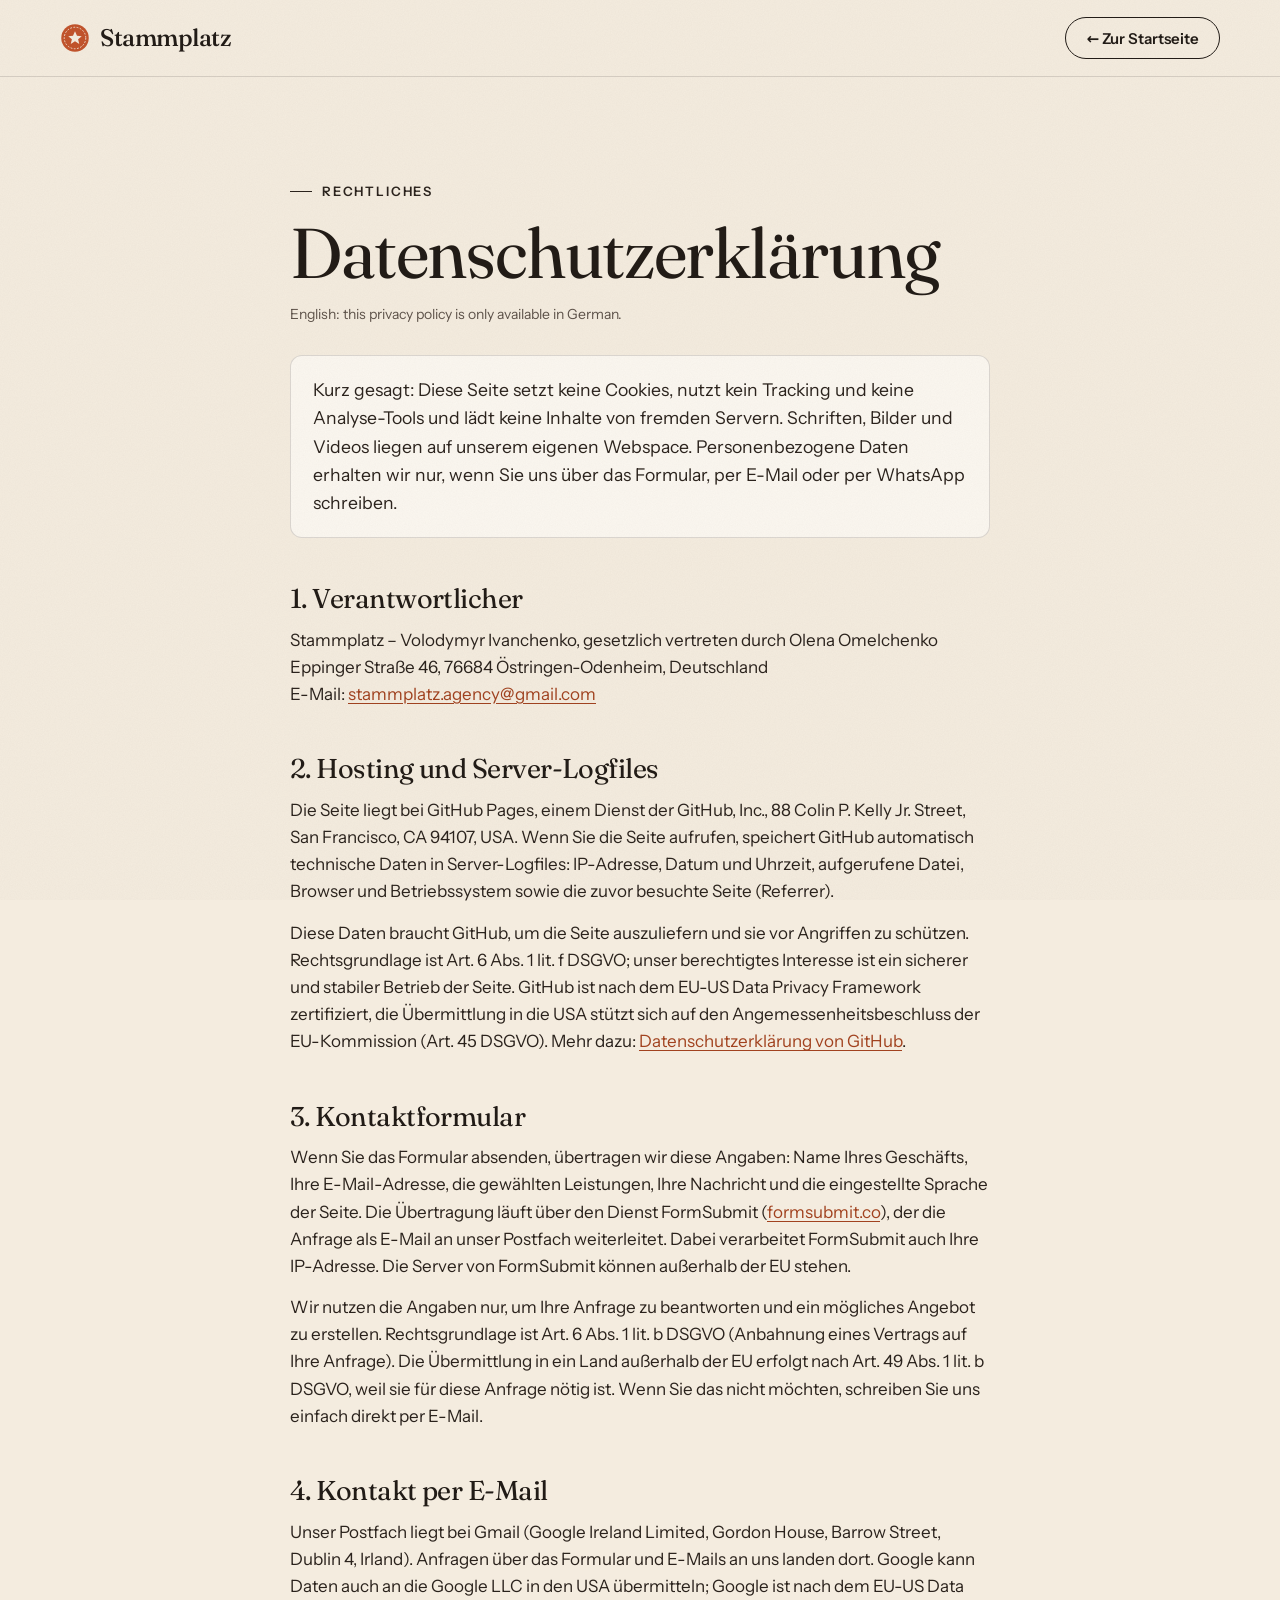
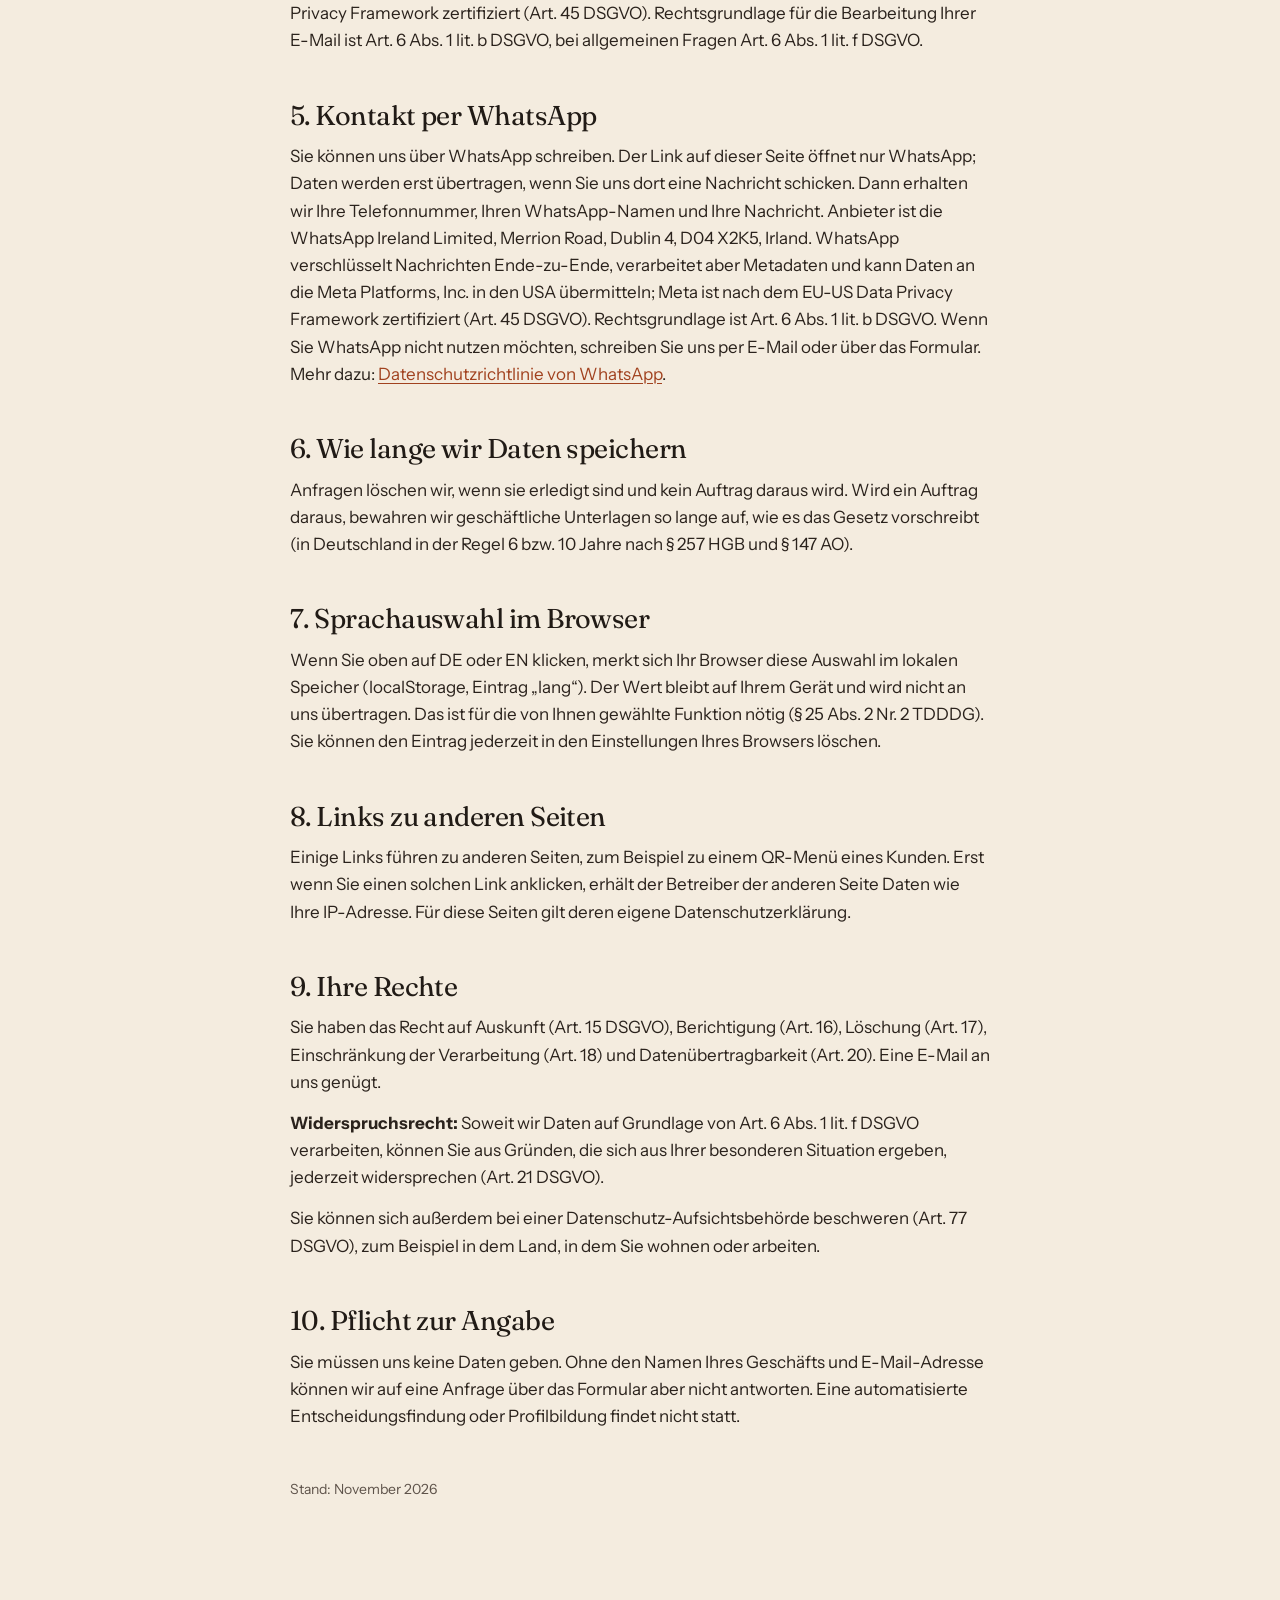
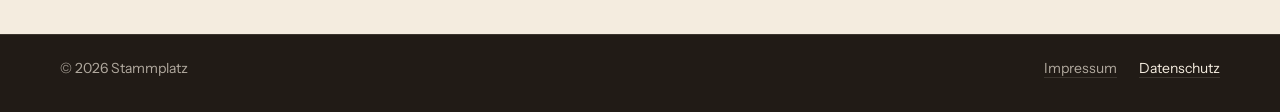
==== commit f80b0f6f: "Add files via upload" ====
--- a/datenschutz.html
+++ b/datenschutz.html
@@ -4,7 +4,7 @@
   <meta charset="utf-8">
   <meta name="viewport" content="width=device-width, initial-scale=1">
   <title>Datenschutz – Stammplatz</title>
-  <meta name="description" content="Datenschutzerklärung von Stammplatz – Digitales für Restaurants.">
+  <meta name="description" content="Datenschutzerklärung von Stammplatz – Digitales für Restaurants, Barbershops und Studios.">
   <meta name="robots" content="noindex, follow">
   <meta name="theme-color" content="#F4ECDF">
   <link rel="canonical" href="https://stammplatz-seite.de/datenschutz.html">
@@ -31,7 +31,7 @@
   <h1>Datenschutz&shy;erklärung</h1>
   <p class="legal-en" lang="en">English: this privacy policy is only available in German.</p>
 
-  <p class="legal-lead">Kurz gesagt: Diese Seite setzt keine Cookies, nutzt kein Tracking und keine Analyse-Tools und lädt keine Inhalte von fremden Servern. Schriften, Bilder und Videos liegen auf unserem eigenen Webspace. Personenbezogene Daten erhalten wir nur, wenn Sie uns über das Formular oder per E-Mail schreiben.</p>
+  <p class="legal-lead">Kurz gesagt: Diese Seite setzt keine Cookies, nutzt kein Tracking und keine Analyse-Tools und lädt keine Inhalte von fremden Servern. Schriften, Bilder und Videos liegen auf unserem eigenen Webspace. Personenbezogene Daten erhalten wir nur, wenn Sie uns über das Formular, per E-Mail oder per WhatsApp schreiben.</p>
 
   <h2>1. Verantwortlicher</h2>
   <p>
@@ -45,28 +45,31 @@
   <p>Diese Daten braucht GitHub, um die Seite auszuliefern und sie vor Angriffen zu schützen. Rechtsgrundlage ist Art. 6 Abs. 1 lit. f DSGVO; unser berechtigtes Interesse ist ein sicherer und stabiler Betrieb der Seite. GitHub ist nach dem EU-US Data Privacy Framework zertifiziert, die Übermittlung in die USA stützt sich auf den Angemessenheitsbeschluss der EU-Kommission (Art. 45 DSGVO). Mehr dazu: <a href="https://docs.github.com/de/site-policy/privacy-policies/github-general-privacy-statement" rel="noopener">Datenschutzerklärung von GitHub</a>.</p>
 
   <h2>3. Kontaktformular</h2>
-  <p>Wenn Sie das Formular absenden, übertragen wir diese Angaben: Name Ihres Restaurants, Ihre E-Mail-Adresse, die gewählten Leistungen, Ihre Nachricht und die eingestellte Sprache der Seite. Die Übertragung läuft über den Dienst FormSubmit (<a href="https://formsubmit.co" rel="noopener">formsubmit.co</a>), der die Anfrage als E-Mail an unser Postfach weiterleitet. Dabei verarbeitet FormSubmit auch Ihre IP-Adresse. Die Server von FormSubmit können außerhalb der EU stehen.</p>
+  <p>Wenn Sie das Formular absenden, übertragen wir diese Angaben: Name Ihres Geschäfts, Ihre E-Mail-Adresse, die gewählten Leistungen, Ihre Nachricht und die eingestellte Sprache der Seite. Die Übertragung läuft über den Dienst FormSubmit (<a href="https://formsubmit.co" rel="noopener">formsubmit.co</a>), der die Anfrage als E-Mail an unser Postfach weiterleitet. Dabei verarbeitet FormSubmit auch Ihre IP-Adresse. Die Server von FormSubmit können außerhalb der EU stehen.</p>
   <p>Wir nutzen die Angaben nur, um Ihre Anfrage zu beantworten und ein mögliches Angebot zu erstellen. Rechtsgrundlage ist Art. 6 Abs. 1 lit. b DSGVO (Anbahnung eines Vertrags auf Ihre Anfrage). Die Übermittlung in ein Land außerhalb der EU erfolgt nach Art. 49 Abs. 1 lit. b DSGVO, weil sie für diese Anfrage nötig ist. Wenn Sie das nicht möchten, schreiben Sie uns einfach direkt per E-Mail.</p>
 
   <h2>4. Kontakt per E-Mail</h2>
   <p>Unser Postfach liegt bei Gmail (Google Ireland Limited, Gordon House, Barrow Street, Dublin 4, Irland). Anfragen über das Formular und E-Mails an uns landen dort. Google kann Daten auch an die Google LLC in den USA übermitteln; Google ist nach dem EU-US Data Privacy Framework zertifiziert (Art. 45 DSGVO). Rechtsgrundlage für die Bearbeitung Ihrer E-Mail ist Art. 6 Abs. 1 lit. b DSGVO, bei allgemeinen Fragen Art. 6 Abs. 1 lit. f DSGVO.</p>
 
-  <h2>5. Wie lange wir Daten speichern</h2>
+  <h2>5. Kontakt per WhatsApp</h2>
+  <p>Sie können uns über WhatsApp schreiben. Der Link auf dieser Seite öffnet nur WhatsApp; Daten werden erst übertragen, wenn Sie uns dort eine Nachricht schicken. Dann erhalten wir Ihre Telefonnummer, Ihren WhatsApp-Namen und Ihre Nachricht. Anbieter ist die WhatsApp Ireland Limited, Merrion Road, Dublin 4, D04 X2K5, Irland. WhatsApp verschlüsselt Nachrichten Ende-zu-Ende, verarbeitet aber Metadaten und kann Daten an die Meta Platforms, Inc. in den USA übermitteln; Meta ist nach dem EU-US Data Privacy Framework zertifiziert (Art. 45 DSGVO). Rechtsgrundlage ist Art. 6 Abs. 1 lit. b DSGVO. Wenn Sie WhatsApp nicht nutzen möchten, schreiben Sie uns per E-Mail oder über das Formular. Mehr dazu: <a href="https://www.whatsapp.com/legal/privacy-policy-eea" rel="noopener">Datenschutzrichtlinie von WhatsApp</a>.</p>
+
+  <h2>6. Wie lange wir Daten speichern</h2>
   <p>Anfragen löschen wir, wenn sie erledigt sind und kein Auftrag daraus wird. Wird ein Auftrag daraus, bewahren wir geschäftliche Unterlagen so lange auf, wie es das Gesetz vorschreibt (in Deutschland in der Regel 6 bzw. 10 Jahre nach § 257 HGB und § 147 AO).</p>
 
-  <h2>6. Sprachauswahl im Browser</h2>
+  <h2>7. Sprachauswahl im Browser</h2>
   <p>Wenn Sie oben auf DE oder EN klicken, merkt sich Ihr Browser diese Auswahl im lokalen Speicher (localStorage, Eintrag „lang“). Der Wert bleibt auf Ihrem Gerät und wird nicht an uns übertragen. Das ist für die von Ihnen gewählte Funktion nötig (§ 25 Abs. 2 Nr. 2 TDDDG). Sie können den Eintrag jederzeit in den Einstellungen Ihres Browsers löschen.</p>
 
-  <h2>7. Links zu anderen Seiten</h2>
+  <h2>8. Links zu anderen Seiten</h2>
   <p>Einige Links führen zu anderen Seiten, zum Beispiel zu einem QR-Menü eines Kunden. Erst wenn Sie einen solchen Link anklicken, erhält der Betreiber der anderen Seite Daten wie Ihre IP-Adresse. Für diese Seiten gilt deren eigene Datenschutzerklärung.</p>
 
-  <h2>8. Ihre Rechte</h2>
+  <h2>9. Ihre Rechte</h2>
   <p>Sie haben das Recht auf Auskunft (Art. 15 DSGVO), Berichtigung (Art. 16), Löschung (Art. 17), Einschränkung der Verarbeitung (Art. 18) und Datenübertragbarkeit (Art. 20). Eine E-Mail an uns genügt.</p>
   <p><strong>Widerspruchsrecht:</strong> Soweit wir Daten auf Grundlage von Art. 6 Abs. 1 lit. f DSGVO verarbeiten, können Sie aus Gründen, die sich aus Ihrer besonderen Situation ergeben, jederzeit widersprechen (Art. 21 DSGVO).</p>
   <p>Sie können sich außerdem bei einer Datenschutz-Aufsichtsbehörde beschweren (Art. 77 DSGVO), zum Beispiel in dem Land, in dem Sie wohnen oder arbeiten.</p>
 
-  <h2>9. Pflicht zur Angabe</h2>
-  <p>Sie müssen uns keine Daten geben. Ohne Restaurantname und E-Mail-Adresse können wir auf eine Anfrage über das Formular aber nicht antworten. Eine automatisierte Entscheidungsfindung oder Profilbildung findet nicht statt.</p>
+  <h2>10. Pflicht zur Angabe</h2>
+  <p>Sie müssen uns keine Daten geben. Ohne den Namen Ihres Geschäfts und E-Mail-Adresse können wir auf eine Anfrage über das Formular aber nicht antworten. Eine automatisierte Entscheidungsfindung oder Profilbildung findet nicht statt.</p>
 
   <p class="legal-date">Stand: November 2026</p>
 </main>
--- a/css/style.css
+++ b/css/style.css
@@ -936,6 +936,45 @@
 .footer-bottom { display: flex; flex-wrap: wrap; justify-content: space-between; gap: 14px 30px; font-size: 14px; color: var(--on-dark-soft); padding-top: 22px; border-top: 1px solid var(--line-dark); }
 .footer-bottom a { text-decoration: none; }
 .footer-bottom a:hover { color: var(--on-dark); }
+.footer-links { display: flex; flex-wrap: wrap; gap: 8px 22px; }
+.footer-links a { color: var(--on-dark-soft); text-decoration: underline; text-decoration-color: var(--line-dark); text-underline-offset: 4px; }
+.footer-links a:hover, .footer-links a[aria-current] { color: var(--on-dark); }
+.form-privacy { font-size: 13.5px; line-height: 1.5; color: var(--ink-soft); text-align: center; }
+.form-privacy a { color: var(--terra-dark); }
+
+/* ---------- Impressum & Datenschutz ---------- */
+.legal-page { display: flex; flex-direction: column; min-height: 100vh; }
+.legal-header { border-bottom: 1px solid var(--line); }
+.legal { flex: 1; max-width: 780px; padding-top: clamp(48px, 8vw, 96px); padding-bottom: clamp(64px, 10vw, 120px); }
+.legal h1 { font-size: clamp(2.6rem, 7vw, 4.4rem); margin-bottom: 14px; hyphens: manual; }
+.legal h2 { font-size: clamp(1.35rem, 3vw, 1.7rem); margin: 44px 0 12px; line-height: 1.2; }
+.legal p { margin: 0 0 14px; color: var(--ink-2); overflow-wrap: anywhere; }
+.legal a { color: var(--terra-dark); text-underline-offset: 3px; }
+.legal-en { font-size: 14px; color: var(--ink-soft) !important; }
+.legal-lead { font-size: 1.1rem; padding: 20px 22px; margin-top: 30px !important; background: var(--card); border: 1px solid var(--line); border-radius: var(--radius-sm); }
+.legal-date { margin-top: 48px !important; font-size: 14px; color: var(--ink-soft) !important; }
+.legal-page .footer { padding-top: 0; }
+.legal-page .footer-bottom { border-top: 0; }
+/* Platzhalter – fällt sofort auf, solange etwas fehlt */
+.ph { background: #FBE3D6; color: var(--terra-dark); border: 1px dashed var(--terra); border-radius: 6px; padding: 0 6px; font-weight: 600; }
+
+/* ---------- Für wen (Branchen) ---------- */
+.section-branches { padding-bottom: 0; }
+.branches { display: grid; grid-template-columns: repeat(3, 1fr); gap: 18px; }
+.branch {
+  display: flex; flex-direction: column; gap: 22px;
+  background: var(--card); border: 1px solid var(--line); border-radius: var(--radius); padding: 26px 26px 28px;
+  transition: transform .4s var(--ease), box-shadow .4s var(--ease), border-color .4s;
+}
+.branch:hover { transform: translateY(-6px); box-shadow: var(--shadow); border-color: transparent; }
+.branch:hover .icon { transform: rotate(-12deg) scale(1.06); }
+.branch h3 { font-size: 1.5rem; margin-bottom: 8px; }
+.branch p { color: var(--ink-soft); font-size: 15.5px; line-height: 1.5; }
+.branch-more { background: var(--ink); color: var(--on-dark); border-color: var(--ink); text-decoration: none; }
+.branch-more h3 em { color: var(--mustard); }
+.branch-more p { color: var(--on-dark-soft); }
+.branch-more .icon { background: var(--terra); color: #fff; }
+.branch-more:hover .icon { transform: translateX(4px); }
 
 /* ---------- Ohne / Mit uns ---------- */
 .compare { display: grid; grid-template-columns: repeat(3, 1fr); gap: 18px; }
@@ -1000,6 +1039,7 @@
   .case-pages-row { grid-template-columns: repeat(3, 1fr); }
   .social-abo { grid-template-columns: 1fr; }
   .promise { grid-template-columns: 1fr 1fr; }
+  .branches { grid-template-columns: repeat(2, 1fr); }
 }
 
 @media (max-width: 900px) {
@@ -1021,6 +1061,9 @@
   .nav-open .nav a:nth-child(6) { transition-delay: .2s; }
   .logo, .lang { position: relative; z-index: 2; }
   .nav-open { overflow: hidden; }
+  .site-header, .site-header.scrolled { background: var(--paper); backdrop-filter: none; -webkit-backdrop-filter: none; padding-top: env(safe-area-inset-top); }
+  .site-header.scrolled { box-shadow: 0 1px 0 var(--line); }
+  .site-header::before { content: ""; position: absolute; left: 0; right: 0; bottom: 100%; height: 120px; background: var(--paper); }
   .nav-open .site-header { background: transparent; box-shadow: none; backdrop-filter: none; -webkit-backdrop-filter: none; }
 
   .hero-grid, .feature-grid, .about-grid, .contact-grid { grid-template-columns: 1fr; }
@@ -1061,6 +1104,10 @@
 }
 
 @media (max-width: 600px) {
+  .branches { grid-template-columns: 1fr; gap: 12px; }
+  .branch { flex-direction: row; align-items: flex-start; gap: 16px; padding: 20px 20px 22px; }
+  .branch .icon { flex: none; width: 46px; height: 46px; }
+  .branch h3 { font-size: 1.3rem; margin-bottom: 4px; }
   body { font-size: 16px; }
   .header-inner { height: 66px; }
   .logo { font-size: 21px; }
